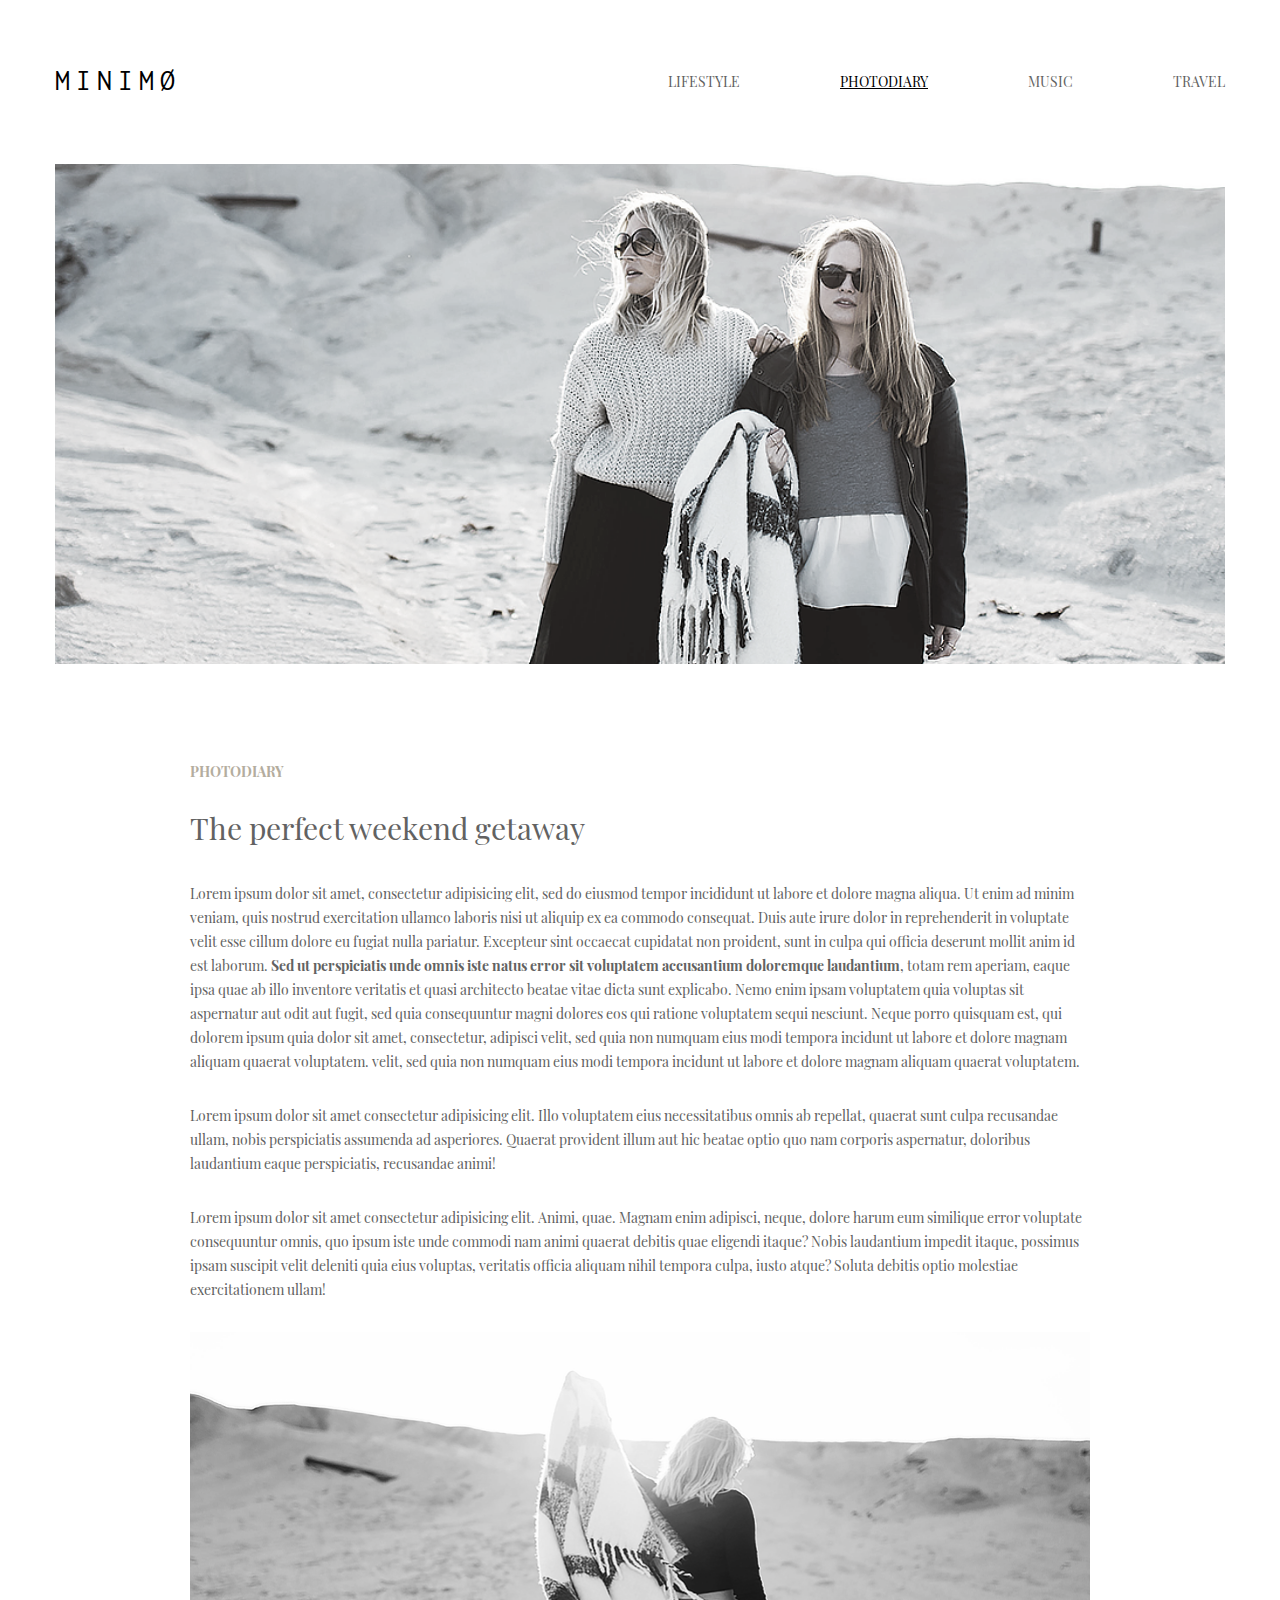
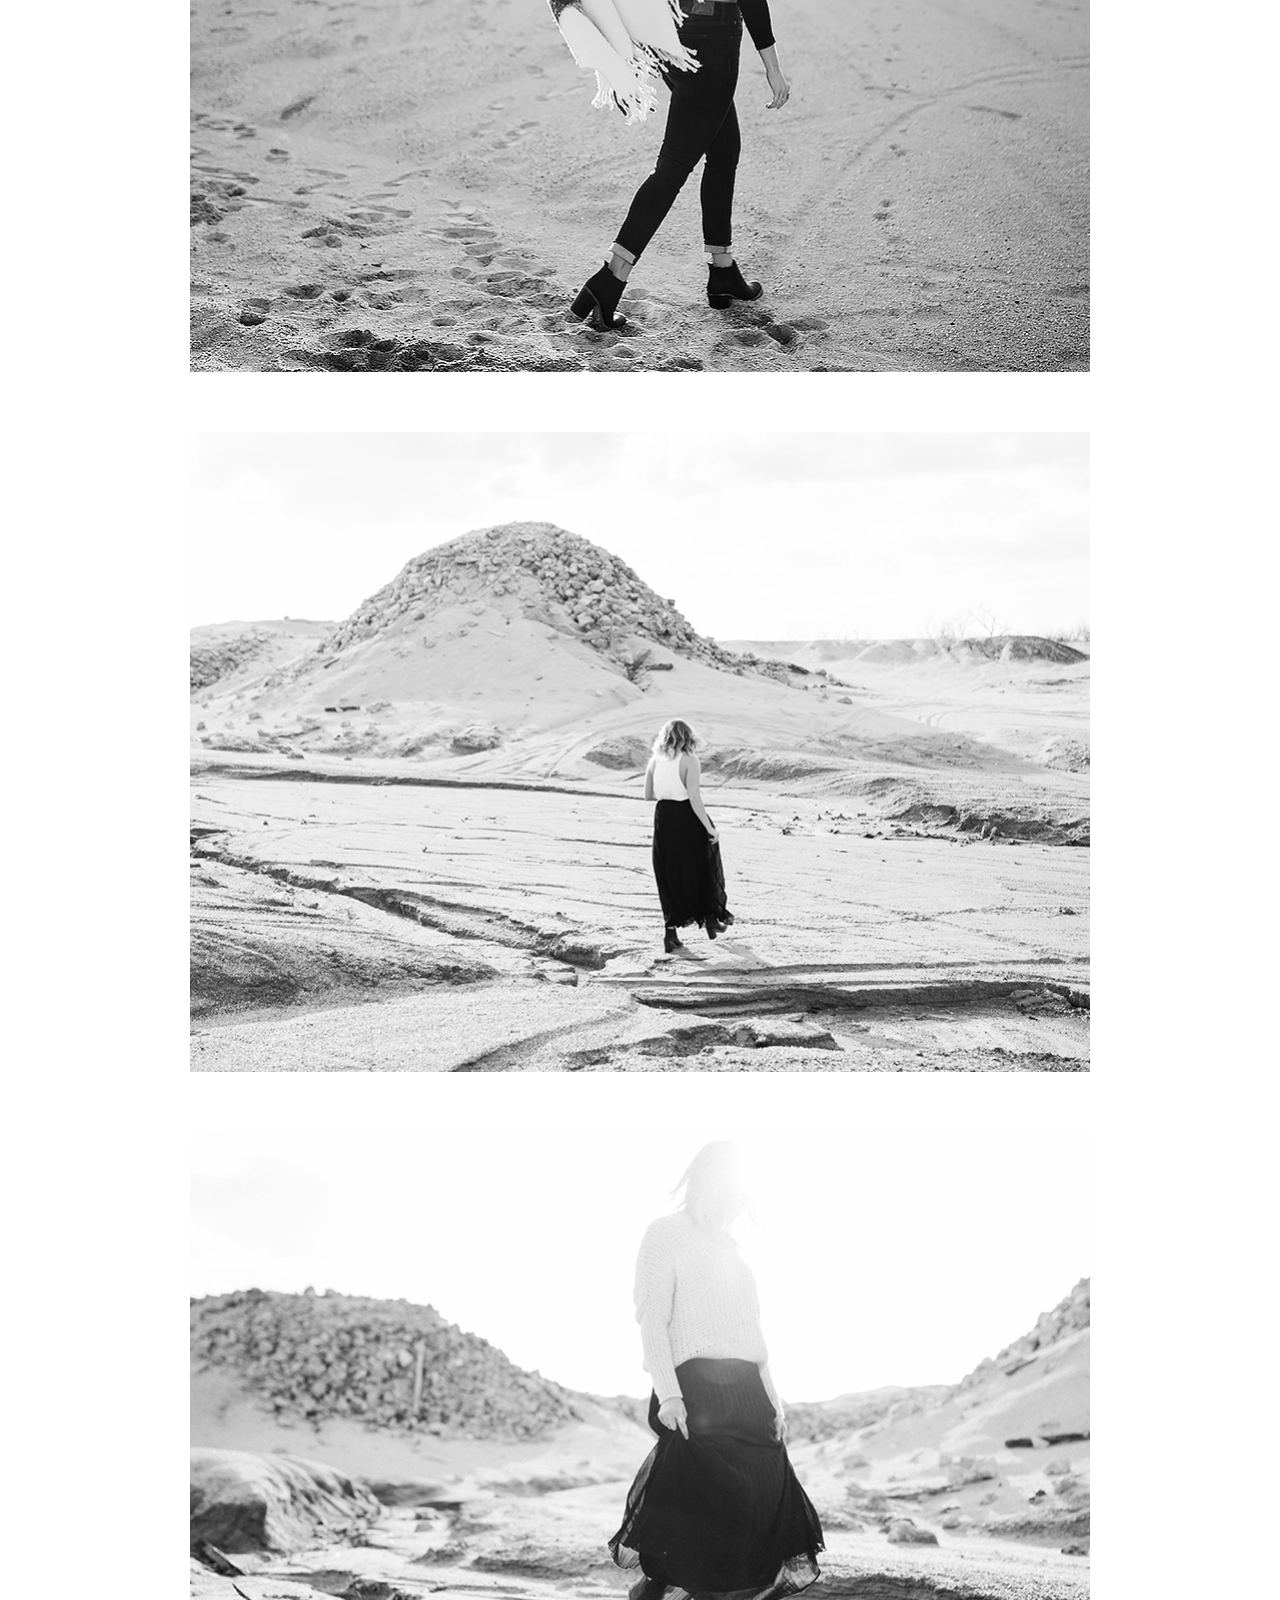
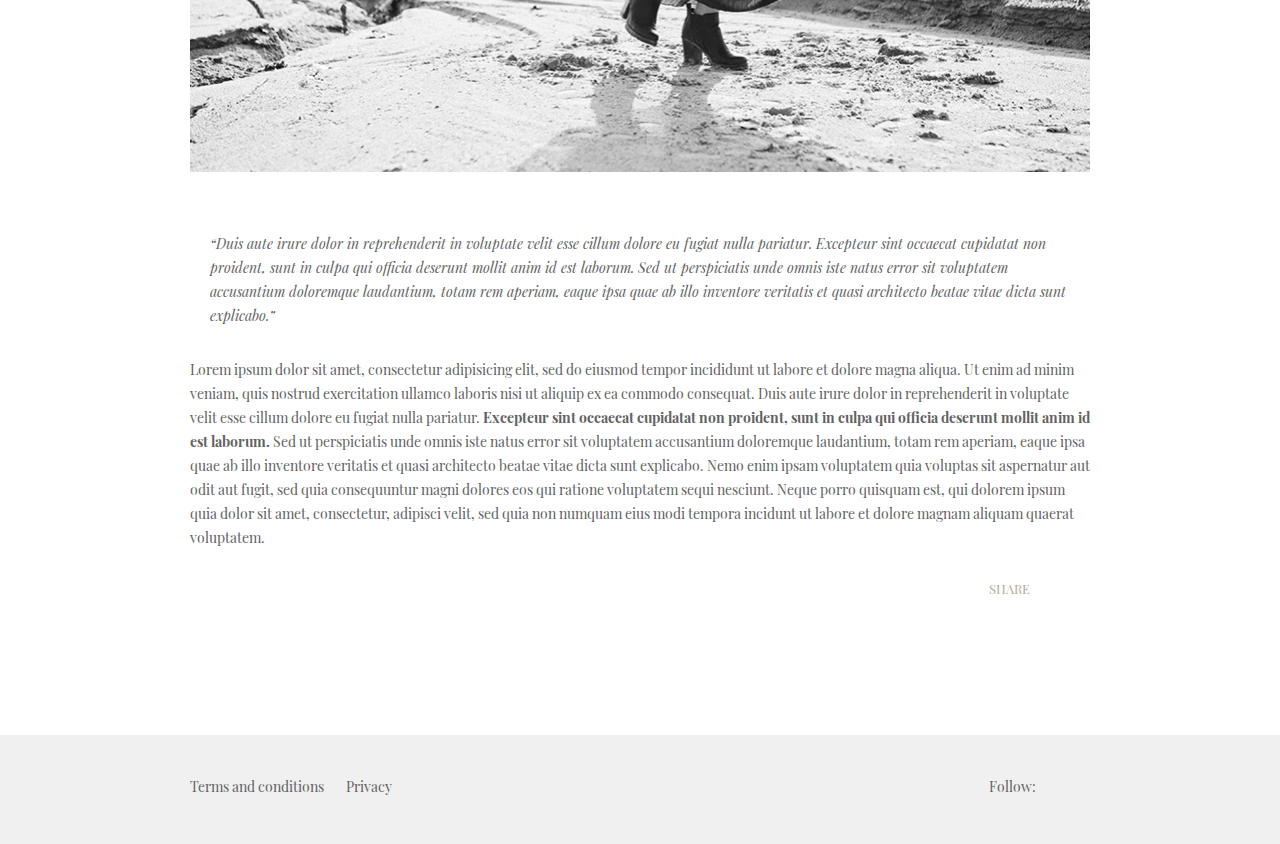
==== photodiary/index.html @ f61d213e "Create: photodiary page" ====
<!DOCTYPE html>
<html lang="en">
  <head>
    <meta charset="UTF-8" />
    <meta name="viewport" content="width=device-width, initial-scale=1.0" />
    <title>Minimo | Photodiary</title>

    <!-- Fontawesome icons -->
    <link
      rel="stylesheet"
      href="https://use.fontawesome.com/releases/v5.14.0/css/all.css"
      integrity="sha384-HzLeBuhoNPvSl5KYnjx0BT+WB0QEEqLprO+NBkkk5gbc67FTaL7XIGa2w1L0Xbgc"
      crossorigin="anonymous"
    />

    <!-- Favicon -->
    <link rel="shortcut icon" href="../favicon.ico" type="image/x-icon" />
    <link rel="icon" href="../favicon.ico" type="image/x-icon" />

    <!-- CSS Files -->
    <link rel="stylesheet" href="../css/normalize.css" />
    <link rel="stylesheet" href="../css/style.css" />
  </head>

  <body>
    <header class="header">
      <div class="container">
        <div class="header-wrapper">
          <a
            href="https://andrey-ustinov.ru/minimo/"
            class="logo header__logo link"
            >Minimø</a
          >

          <nav class="nav header__nav">
            <ul class="nav__list">
              <li class="nav__item">
                <a href="#" class="nav__link link">Lifestyle</a>
              </li>
              <li class="nav__item">
                <a
                  href="https://andrey-ustinov.ru/minimo/photodiary/"
                  class="nav__link link active"
                  >Photodiary</a
                >
              </li>
              <li class="nav__item">
                <a href="#" class="nav__link link">Music</a>
              </li>
              <li class="nav__item">
                <a href="#" class="nav__link link">Travel</a>
              </li>
            </ul>
          </nav>
        </div>
        <!-- /.header-wrapper -->
      </div>
      <!-- /.container -->
    </header>
    <!-- /.header -->

    <main class="main">
      <div class="intro">
        <div class="container"></div>
        <!-- /.container -->
      </div>
      <!-- /.intro -->

      <section class="photodiary">
        <div class="container">
          <div class="photodiary-wrapper">
            <h3 class="photodiary__suptitle">Photodiary</h3>
            <h2 class="photodiary__title">The perfect weekend getaway</h2>
            <p class="photodiary__text">
              Lorem ipsum dolor sit amet, consectetur adipisicing elit, sed do
              eiusmod tempor incididunt ut labore et dolore magna aliqua. Ut
              enim ad minim veniam, quis nostrud exercitation ullamco laboris
              nisi ut aliquip ex ea commodo consequat. Duis aute irure dolor in
              reprehenderit in voluptate velit esse cillum dolore eu fugiat
              nulla pariatur. Excepteur sint occaecat cupidatat non proident,
              sunt in culpa qui officia deserunt mollit anim id est laborum.
              <b
                >Sed ut perspiciatis unde omnis iste natus error sit voluptatem
                accusantium doloremque laudantium</b
              >, totam rem aperiam, eaque ipsa quae ab illo inventore veritatis
              et quasi architecto beatae vitae dicta sunt explicabo. Nemo enim
              ipsam voluptatem quia voluptas sit aspernatur aut odit aut fugit,
              sed quia consequuntur magni dolores eos qui ratione voluptatem
              sequi nesciunt. Neque porro quisquam est, qui dolorem ipsum quia
              dolor sit amet, consectetur, adipisci velit, sed quia non numquam
              eius modi tempora incidunt ut labore et dolore magnam aliquam
              quaerat voluptatem. velit, sed quia non numquam eius modi tempora
              incidunt ut labore et dolore magnam aliquam quaerat voluptatem.
            </p>
            <p class="photodiary__text">
              Lorem ipsum dolor sit amet consectetur adipisicing elit. Illo
              voluptatem eius necessitatibus omnis ab repellat, quaerat sunt
              culpa recusandae ullam, nobis perspiciatis assumenda ad
              asperiores. Quaerat provident illum aut hic beatae optio quo nam
              corporis aspernatur, doloribus laudantium eaque perspiciatis,
              recusandae animi!
            </p>
            <p class="photodiary__text">
              Lorem ipsum dolor sit amet consectetur adipisicing elit. Animi,
              quae. Magnam enim adipisci, neque, dolore harum eum similique
              error voluptate consequuntur omnis, quo ipsum iste unde commodi
              nam animi quaerat debitis quae eligendi itaque? Nobis laudantium
              impedit itaque, possimus ipsam suscipit velit deleniti quia eius
              voluptas, veritatis officia aliquam nihil tempora culpa, iusto
              atque? Soluta debitis optio molestiae exercitationem ullam!
            </p>
            <div class="photodiary__image-wrapper">
              <img
                src="../img/photodiary/p-1.png"
                alt="Image: Photodiary-1"
                class="photodiary__image"
              />
            </div>
            <div class="photodiary__image-wrapper">
              <img
                src="../img/photodiary/p-2.png"
                alt="Image: Photodiary-2"
                class="photodiary__image"
              />
            </div>
            <div class="photodiary__image-wrapper">
              <img
                src="../img/photodiary/p-3.png"
                alt="Image: Photodiary-3"
                class="photodiary__image"
              />
            </div>
            <p class="photodiary__text photodiary__text--italic">
              “Duis aute irure dolor in reprehenderit in voluptate velit esse
              cillum dolore eu fugiat nulla pariatur. Excepteur sint occaecat
              cupidatat non proident, sunt in culpa qui officia deserunt mollit
              anim id est laborum. Sed ut perspiciatis unde omnis iste natus
              error sit voluptatem accusantium doloremque laudantium, totam rem
              aperiam, eaque ipsa quae ab illo inventore veritatis et quasi
              architecto beatae vitae dicta sunt explicabo.”
            </p>
            <p class="photodiary__text">
              Lorem ipsum dolor sit amet, consectetur adipisicing elit, sed do
              eiusmod tempor incididunt ut labore et dolore magna aliqua. Ut
              enim ad minim veniam, quis nostrud exercitation ullamco laboris
              nisi ut aliquip ex ea commodo consequat. Duis aute irure dolor in
              reprehenderit in voluptate velit esse cillum dolore eu fugiat
              nulla pariatur.
              <b
                >Excepteur sint occaecat cupidatat non proident, sunt in culpa
                qui officia deserunt mollit anim id est laborum.</b
              >
              Sed ut perspiciatis unde omnis iste natus error sit voluptatem
              accusantium doloremque laudantium, totam rem aperiam, eaque ipsa
              quae ab illo inventore veritatis et quasi architecto beatae vitae
              dicta sunt explicabo. Nemo enim ipsam voluptatem quia voluptas sit
              aspernatur aut odit aut fugit, sed quia consequuntur magni dolores
              eos qui ratione voluptatem sequi nesciunt. Neque porro quisquam
              est, qui dolorem ipsum quia dolor sit amet, consectetur, adipisci
              velit, sed quia non numquam eius modi tempora incidunt ut labore
              et dolore magnam aliquam quaerat voluptatem.
            </p>
            <div class="photodiary__share share">
              <span class="share__text">Share</span>
              <div class="share__links">
                <a href="#" class="share__link link">
                  <i class="share__icon fab fa-facebook-f"></i>
                </a>
                <a href="#" class="share__link link">
                  <i class="share__icon fab fa-twitter"></i>
                </a>
                <a href="#" class="share__link link">
                  <i class="share__icon fab fa-google-plus-g"></i>
                </a>
                <a href="#" class="share__link link">
                  <i class="share__icon fab fa-tumblr"></i>
                </a>
                <a href="#" class="share__link link">
                  <i class="share__icon fab fa-pinterest"></i>
                </a>
              </div>
            </div>
          </div>
          <!-- /.photodiary-wrapper -->
        </div>
        <!-- /.container -->
      </section>
      <!-- /.photodiary -->
    </main>
    <!-- /.main -->

    <footer class="footer">
      <div class="container">
        <div class="footer-wrapper">
          <div class="footer__links">
            <a href="#" class="footer__link link">Terms and conditions</a>
            <a href="#" class="footer__link link">Privacy</a>
          </div>
          <div class="footer__social-links social">
            <span class="footer__social-text">Follow:</span>
            <a href="#" class="social__link link">
              <i class="social__icon fab fa-facebook-f"></i>
            </a>
            <a href="#" class="social__link link">
              <i class="social__icon fab fa-twitter"></i>
            </a>
            <a href="#" class="social__link link">
              <i class="social__icon fab fa-instagram"></i>
            </a>
          </div>
        </div>
        <!-- /.footer-wrapper -->
      </div>
      <!-- /.container -->
    </footer>
    <!-- /.footer -->

    <!-- JavaScript Files -->
    <script src="../js/jquery-3.5.1.min.js"></script>
    <script src="../js/main.js"></script>
  </body>
</html>
---- css/style.css ----
@font-face{font-family:"Inconsolata";src:local("☺"),url("../fonts/Inconsolata-Regular.woff") format("woff"),url("../fonts/Inconsolata-Regular.woff2") format("woff2");font-weight:400;font-style:normal}@font-face{font-family:"PlayfairDisplay";src:local("☺"),url("../fonts/PlayfairDisplay-Italic.woff") format("woff"),url("../fonts/PlayfairDisplay-Italic.woff2") format("woff2");font-weight:400;font-style:italic}@font-face{font-family:"PlayfairDisplay";src:local("☺"),url("../fonts/PlayfairDisplay-Regular.woff") format("woff"),url("../fonts/PlayfairDisplay-Regular.woff2") format("woff2");font-weight:400;font-style:normal}@font-face{font-family:"PlayfairDisplay";src:local("☺"),url("../fonts/PlayfairDisplay-Bold.woff") format("woff"),url("../fonts/PlayfairDisplay-Bold.woff2") format("woff2");font-weight:700;font-style:normal}@font-face{font-family:"PlayfairDisplay";src:local("☺"),url("../fonts/PlayfairDisplay-Black.woff") format("woff"),url("../fonts/PlayfairDisplay-Black.woff2") format("woff2");font-weight:900;font-style:normal}@font-face{font-family:"Ubuntu";src:local("☺"),url("../fonts/Ubuntu-Light.woff") format("woff"),url("../fonts/Ubuntu-Light.woff2") format("woff2");font-weight:300;font-style:normal}*,*:before,*:after{box-sizing:border-box}html{font-size:10px}body{position:relative;background-color:#fff;font-family:"PlayfairDisplay", Helvetica, sans-serif;color:#333}.container{max-width:1170px;margin:0 auto}img{max-width:100%;height:auto}h1,h2,h3,h4,h5,h6,p{margin-top:0;margin-bottom:0;word-break:break-word}.link{word-break:break-word;text-decoration:none}.link:hover{text-decoration:none}.button{outline:none;border:none;text-align:center;cursor:pointer;word-break:break-word;text-decoration:none}button:active,button:focus{outline:none;border:none;padding:0}.btn{font:normal 300 1.4rem 'Ubuntu';text-transform:uppercase}.btn--grey{color:#b4ad9e}.btn--grey:hover{color:#000;transition:color 0.5s ease}.message{padding:10rem 0}.message-wrapper{max-width:90rem;margin:0 auto}.message__text{font:normal 400 2.4rem "PlayfairDisplay";color:#000;text-align:center}.message__link{color:#1E90FF}.message__link:hover{text-decoration:underline}.header{padding:6.8rem 0}.header-wrapper{display:flex;align-items:center;justify-content:space-between;flex-wrap:wrap}.header__logo{margin-bottom:0.4rem;margin-right:1rem}.header .logo{color:#000;font:normal 400 3rem/2.4rem 'Inconsolata';text-transform:uppercase;letter-spacing:0.6rem}.header .logo:hover{color:#333;transition:color 0.5s ease}.header .nav__list{display:flex;align-items:center;flex-wrap:wrap;margin:0;padding:0;list-style-type:none}.header .nav__item{margin-right:10rem}.header .nav__item:last-child{margin-right:0}.header .nav__link{color:#626262;font:normal 400 1.4rem/2.4rem "PlayfairDisplay";text-transform:uppercase}.header .nav__link:hover{color:#000;transition:color 0.5s ease}.header .nav__link.active{color:#000;text-decoration:underline}.intro{height:50rem}.intro .container{height:100%;background-image:url(../img/intro-bg.png);background-position:center center;background-size:cover;background-repeat:no-repeat}.photodiary{padding-top:10rem;padding-bottom:13.5rem}.photodiary-wrapper{max-width:90rem;margin:0 auto}.photodiary__suptitle{margin-bottom:2.8rem;font:normal 300 'Ubuntu';font-size:1.4rem;text-transform:uppercase;color:#b4ad9e}.photodiary__title{margin-bottom:3.4rem;font:normal 400 3rem "PlayfairDisplay";color:#626262}.photodiary__text{margin-bottom:3rem;font:normal 400 1.4rem/2.4rem "PlayfairDisplay";color:#626262}.photodiary__text--italic{font-style:italic;padding:0 2rem}.photodiary__image-wrapper{width:100%;height:64rem;margin-bottom:6rem}.photodiary__image{width:100%;height:100%;object-fit:cover;filter:grayscale(1)}.photodiary__image:hover{filter:grayscale(0);transition:filter 0.5s ease}.photodiary__share{display:flex;align-items:center;justify-content:flex-end}.photodiary .share__text{display:inline-block;margin-right:1rem;font:normal 300 'Ubuntu';font-size:1.3rem;text-transform:uppercase;color:#b4ad9e}.photodiary .share__link{margin-left:1rem;font-size:1.7rem;color:#b4ad9e}.photodiary .share__link:hover{color:#000;transition:color 0.5s ease}.blog-wrapper{display:flex;justify-content:space-between;max-width:90rem;margin:0 auto}.blog__item{display:flex;flex-direction:column;max-width:42rem;width:47.5%;margin-bottom:13.5rem}.blog__image-wrapper{width:100%;height:28rem;margin-bottom:3.2rem}.blog__image{width:100%;height:100%;object-fit:cover;filter:grayscale(1)}.blog__image:hover{filter:grayscale(0);transition:filter 0.5s ease}.blog__tag{display:inline-block;margin-bottom:2.8rem;font:normal 300 'Ubuntu';font-size:1.4rem;text-transform:uppercase;color:#b4ad9e}.blog__title{margin-bottom:3.4rem;font:normal 400 3rem "PlayfairDisplay";color:#626262}.blog__text{font:normal 400 1.4rem/2.4rem "PlayfairDisplay";color:#626262;overflow:hidden;position:relative;line-height:2.4em;max-height:7.2em;text-align:justify;padding-right:1em}.blog__text:before{content:'...';position:absolute;right:0;bottom:0}.blog__text:after{content:'';position:absolute;right:0;width:1em;height:1em;margin-top:1.2em;background:#fff}.newsletter{margin-bottom:10rem;padding:7.5rem 0;background-color:#f0f0f0}.newsletter-wrapper{display:flex;flex-direction:column;align-items:center;justify-content:center}.newsletter__title{margin-bottom:8rem;font:normal 400 3rem "PlayfairDisplay";letter-spacing:0.75px;color:#333;text-align:center}.newsletter .form{display:flex;align-items:center;justify-content:space-between;border-bottom:2px solid #000}.newsletter .form__input{width:40rem;padding:1.4rem 0;border:none;outline:none;background:transparent;font:normal 300 1.4rem 'Ubuntu';color:#626262}.newsletter .form__button{padding:0}.newsletter .form__button-icon{padding-left:1rem;color:#333;font-size:1.4rem}.newsletter .form__button:hover .form__button-icon{color:#000;transition:color 0.5s ease}.newsletter .form:invalid .form__input{box-shadow:none}.newsletter .form:invalid .form__button-icon{color:#DB7093}.footer{padding-top:4rem;padding-bottom:4.5rem;background-color:#f0f0f0}.footer-wrapper{display:flex;align-items:center;justify-content:space-between;flex-wrap:wrap;max-width:90rem;margin:0 auto}.footer__link{margin-right:2rem;font:normal 400 1.4rem/2.4rem "PlayfairDisplay";color:#626262}.footer__link:hover{color:#000;transition:color 0.5s ease}.footer__social-text{font:normal 400 1.4rem/2.4rem "PlayfairDisplay";color:#626262}.footer .social{display:flex;align-items:center}.footer .social__link{font-size:1.5rem;margin-left:1.8rem}.footer .social__link:hover .social__icon{color:#000;transition:color 0.5s ease}.footer .social__icon{color:#626262}@media (max-width: 1200px){.container{max-width:960px}}@media (max-width: 991px){.container{max-width:700px}.header{padding:6rem 0}.header .nav__item{margin-right:5rem}.intro{height:42rem}.photodiary{padding-top:8rem;padding-bottom:12rem}.photodiary__suptitle{margin-bottom:2.4rem}.photodiary__title{margin-bottom:3rem}.photodiary__text{margin-bottom:4.8rem;line-height:2.3rem}.blog__item{margin-bottom:10rem}.blog__image-wrapper{height:24rem;margin-bottom:2.5rem}.blog__tag{margin-bottom:2rem}.blog__title{margin-bottom:2.5rem;font-size:2.6rem}.newsletter{margin-bottom:8rem;padding:6rem 0}.newsletter__title{margin-bottom:6rem}}@media (max-width: 767px){.container{max-width:576px;width:90%}.header{padding:4rem 0}.header .nav__item{margin-right:3rem}.intro{height:36rem}.photodiary{padding-top:6rem;padding-bottom:8rem}.photodiary__suptitle{margin-bottom:2rem}.photodiary__title{margin-bottom:2.5rem}.photodiary__text{margin-bottom:4rem;line-height:2.2rem}.blog-wrapper{flex-direction:column}.blog__item{width:100%;margin:0 auto 8rem}.blog__image-wrapper{height:28.8rem;margin-bottom:2rem}.blog__tag{margin-bottom:1.5rem}.blog__title{margin-bottom:2rem}.newsletter{margin-bottom:6rem;padding:4rem 0}.newsletter__title{margin-bottom:4rem}.newsletter .form{width:75%}.newsletter .form__input{width:100%}.footer{padding-top:3rem;padding:3rem}.footer-wrapper{flex-direction:column}.footer__links{margin-bottom:1rem}}@media (max-width: 575px){.header .logo{margin-bottom:1rem}.header .nav__item{margin-right:1rem}.intro{height:30rem}.photodiary{padding-top:4rem;padding-bottom:6rem}.photodiary__suptitle{margin-bottom:1.5rem}.photodiary__title{margin-bottom:2rem;font-size:2.6rem}.photodiary__text{margin-bottom:3rem}.blog__item{margin:0 auto 6rem}.blog__image-wrapper{height:20rem}.blog__tag{margin-bottom:1rem}.blog__title{margin-bottom:1.5rem}.newsletter__title{margin-bottom:3rem;font-size:2.6rem}.newsletter .form{width:100%}}
/*# sourceMappingURL=style.css.map */
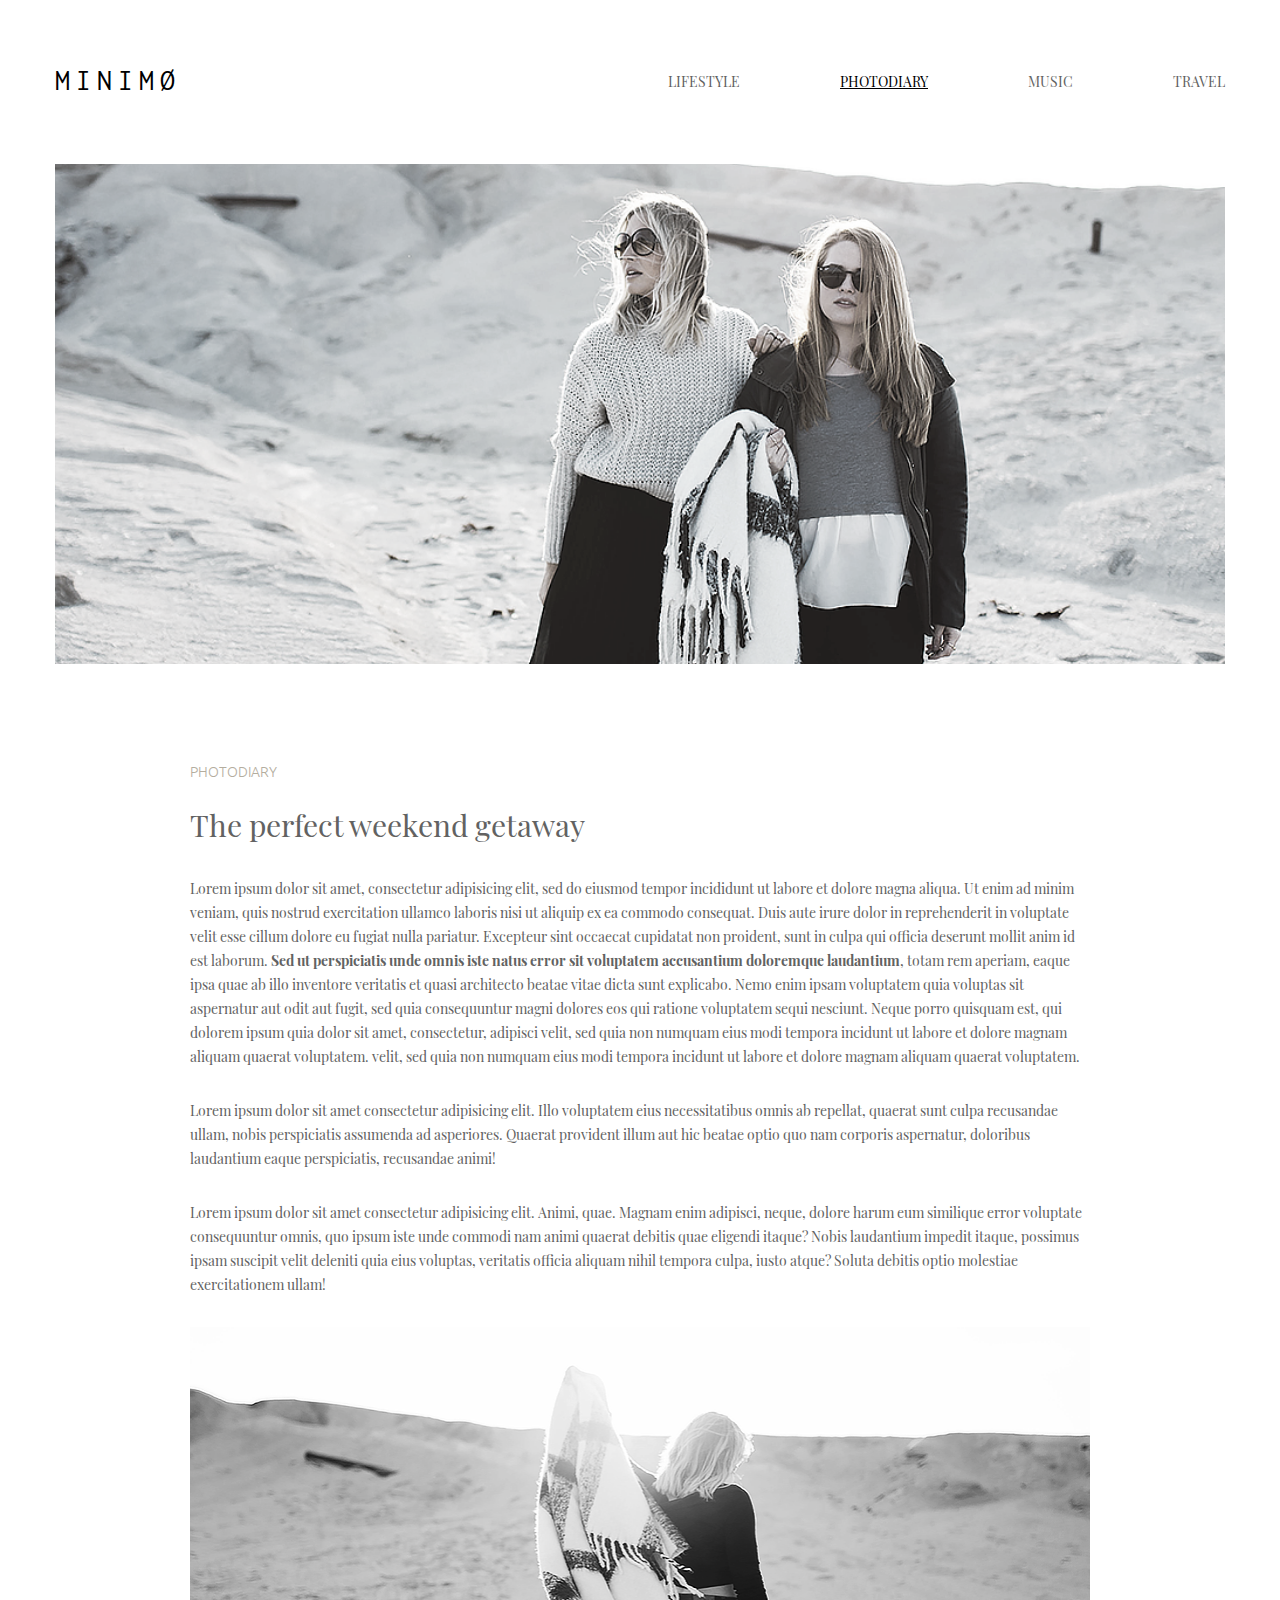
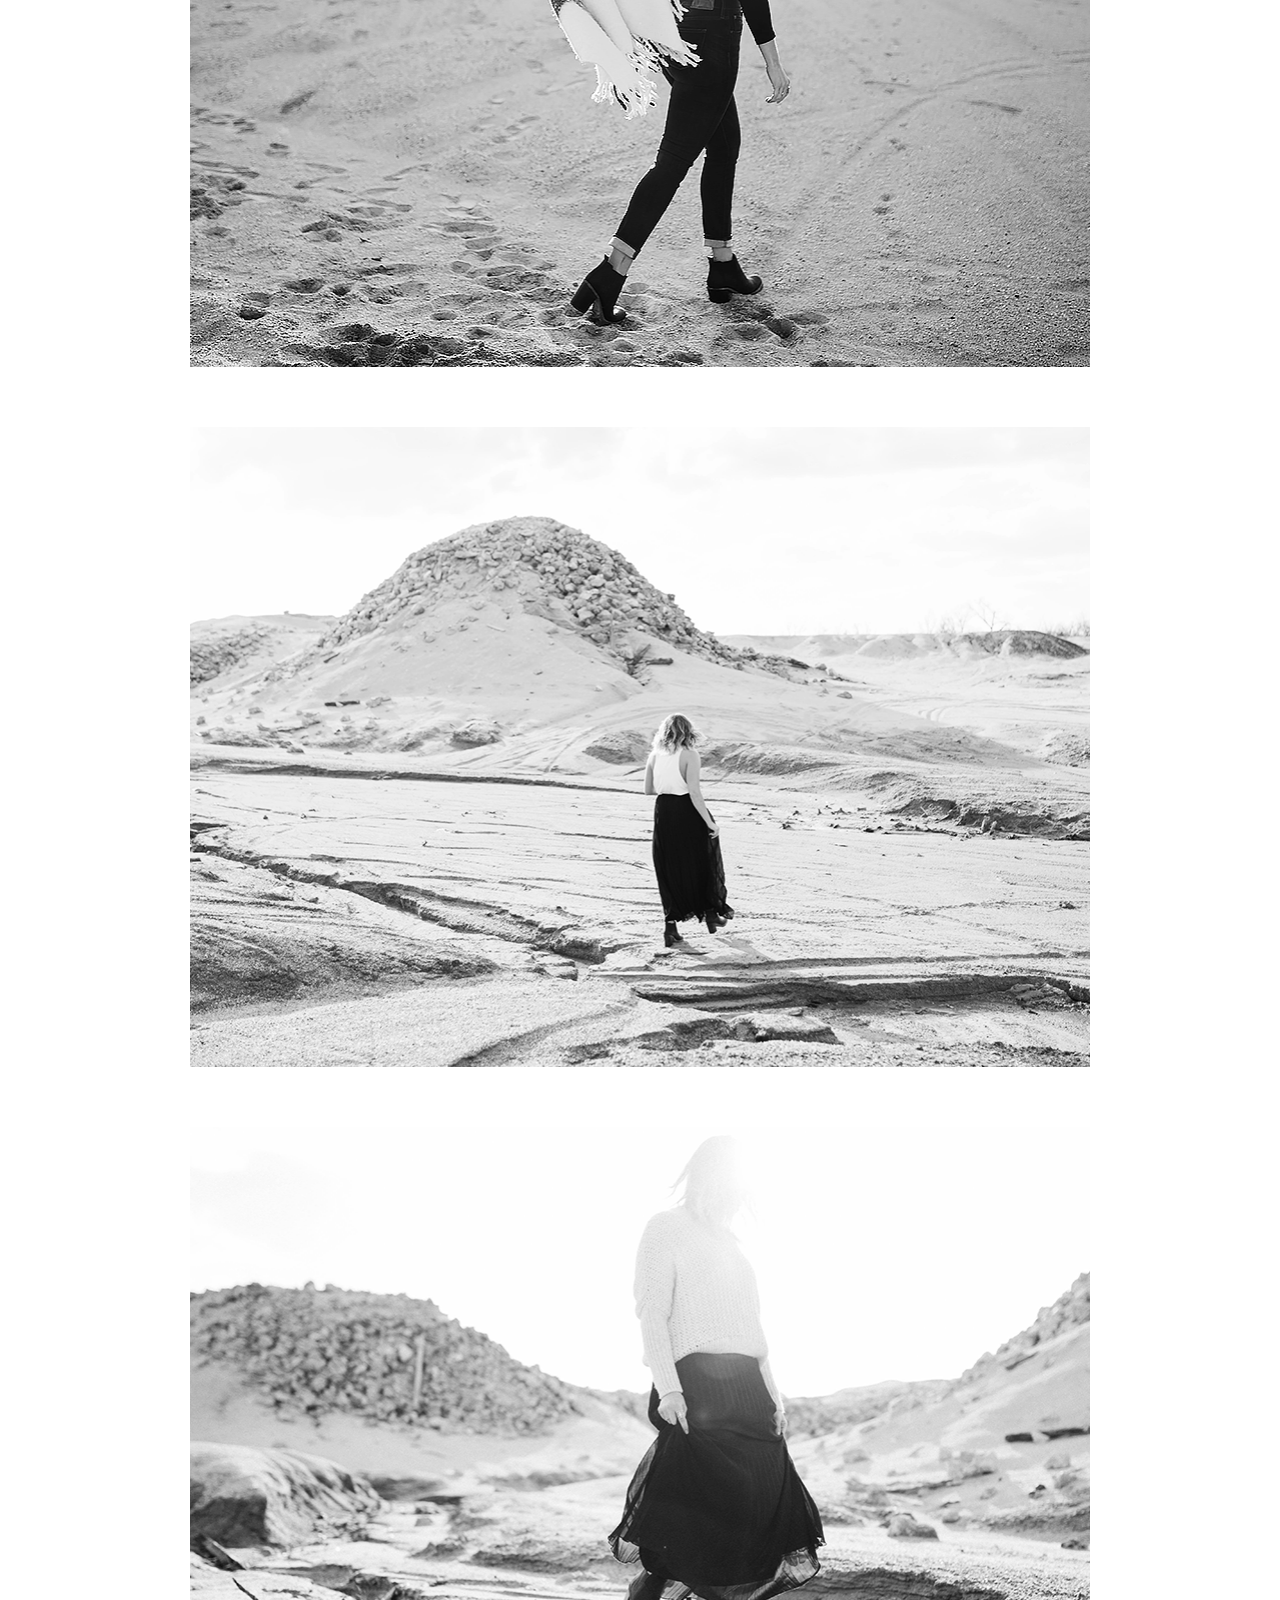
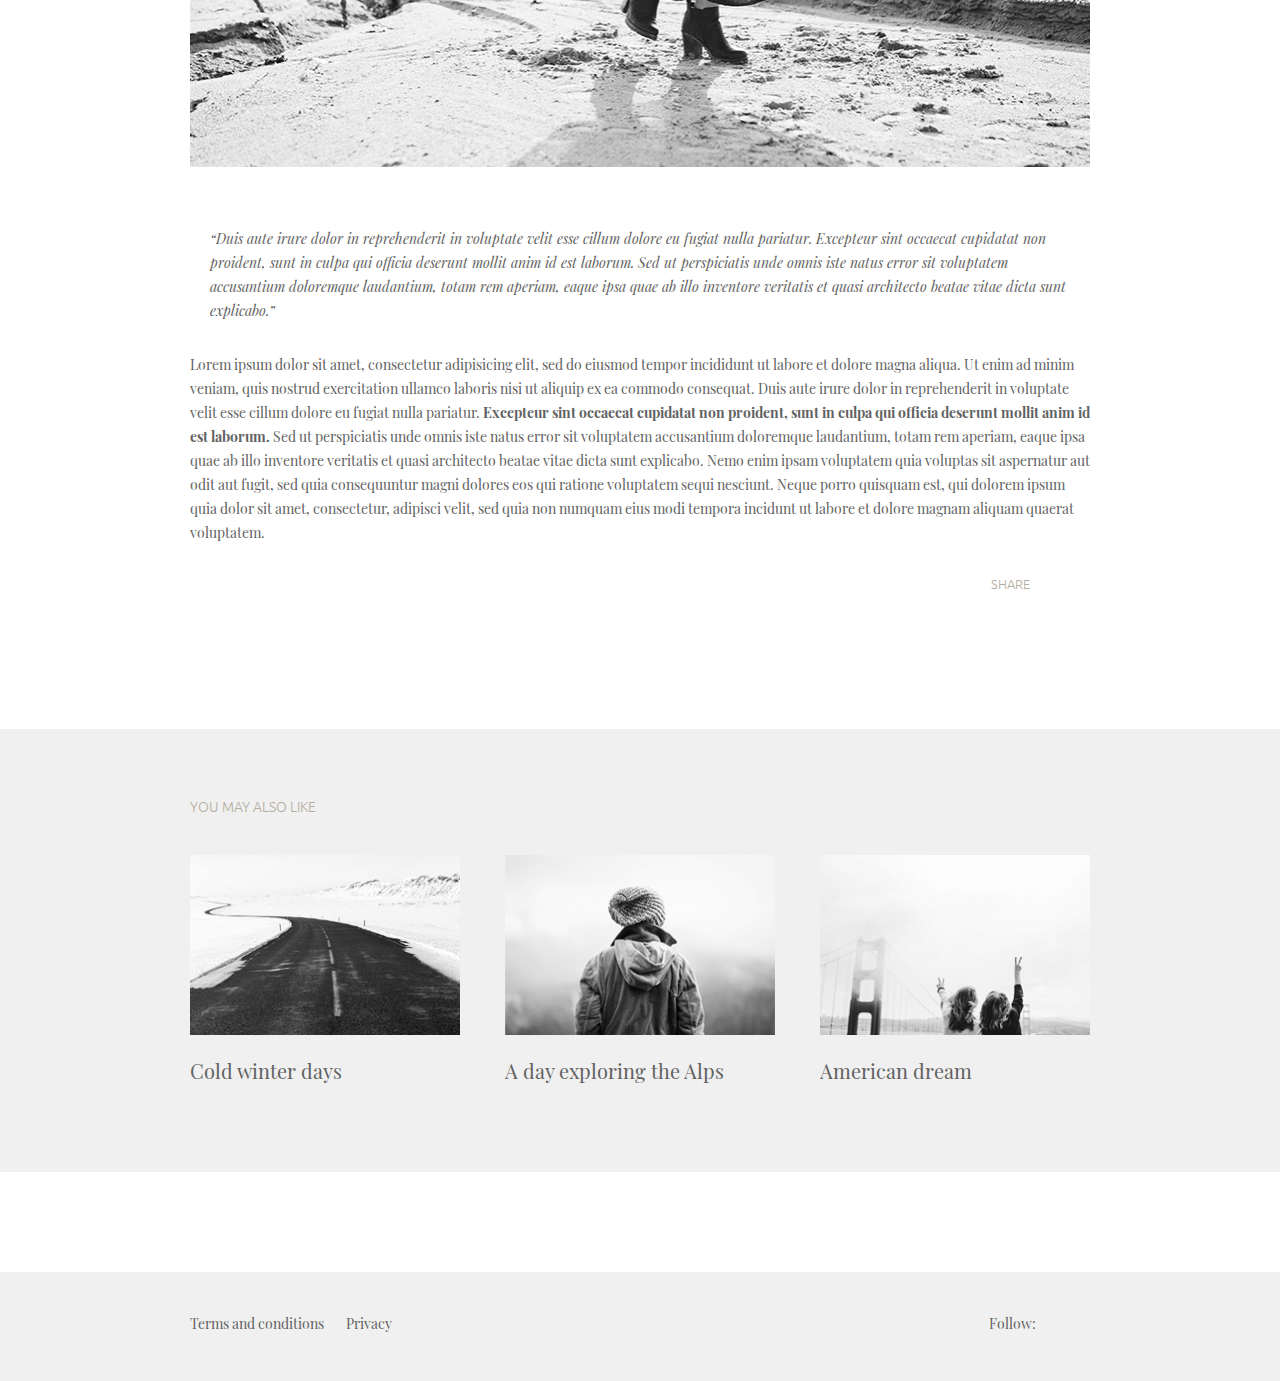
==== commit 32cc1f93: "Create: moreposts section" ====
--- a/photodiary/index.html
+++ b/photodiary/index.html
@@ -186,6 +186,52 @@
         <!-- /.container -->
       </section>
       <!-- /.photodiary -->
+
+      <div class="moreposts">
+        <div class="container">
+          <div class="moreposts-wrapper">
+            <h3 class="moreposts__suptitle">You may also like</h3>
+            <div class="moreposts__items">
+              <div class="moreposts__item morepost">
+                <div class="morepost__image-wrapper">
+                  <img
+                    src="../img/moreposts/p-1.png"
+                    alt="Post-1"
+                    class="morepost__image"
+                  />
+                </div>
+                <h3 class="morepost__title">Cold winter days</h3>
+              </div>
+              <!-- /.moreposts__item 1 -->
+              <div class="moreposts__item morepost">
+                <div class="morepost__image-wrapper">
+                  <img
+                    src="../img/moreposts/p-2.png"
+                    alt="Post-2"
+                    class="morepost__image"
+                  />
+                </div>
+                <h3 class="morepost__title">A day exploring the Alps</h3>
+              </div>
+              <!-- /.moreposts__item 2 -->
+              <div class="moreposts__item morepost">
+                <div class="morepost__image-wrapper">
+                  <img
+                    src="../img/moreposts/p-3.png"
+                    alt="Post-3"
+                    class="morepost__image"
+                  />
+                </div>
+                <h3 class="morepost__title">American dream</h3>
+              </div>
+              <!-- /.moreposts__item 3 -->
+            </div>
+          </div>
+          <!-- /.moreposts-wrapper -->
+        </div>
+        <!-- /.container -->
+      </div>
+      <!-- /.moreposts -->
     </main>
     <!-- /.main -->
 
--- a/css/style.css
+++ b/css/style.css
@@ -1,2 +1,2 @@
-@font-face{font-family:"Inconsolata";src:local("☺"),url("../fonts/Inconsolata-Regular.woff") format("woff"),url("../fonts/Inconsolata-Regular.woff2") format("woff2");font-weight:400;font-style:normal}@font-face{font-family:"PlayfairDisplay";src:local("☺"),url("../fonts/PlayfairDisplay-Italic.woff") format("woff"),url("../fonts/PlayfairDisplay-Italic.woff2") format("woff2");font-weight:400;font-style:italic}@font-face{font-family:"PlayfairDisplay";src:local("☺"),url("../fonts/PlayfairDisplay-Regular.woff") format("woff"),url("../fonts/PlayfairDisplay-Regular.woff2") format("woff2");font-weight:400;font-style:normal}@font-face{font-family:"PlayfairDisplay";src:local("☺"),url("../fonts/PlayfairDisplay-Bold.woff") format("woff"),url("../fonts/PlayfairDisplay-Bold.woff2") format("woff2");font-weight:700;font-style:normal}@font-face{font-family:"PlayfairDisplay";src:local("☺"),url("../fonts/PlayfairDisplay-Black.woff") format("woff"),url("../fonts/PlayfairDisplay-Black.woff2") format("woff2");font-weight:900;font-style:normal}@font-face{font-family:"Ubuntu";src:local("☺"),url("../fonts/Ubuntu-Light.woff") format("woff"),url("../fonts/Ubuntu-Light.woff2") format("woff2");font-weight:300;font-style:normal}*,*:before,*:after{box-sizing:border-box}html{font-size:10px}body{position:relative;background-color:#fff;font-family:"PlayfairDisplay", Helvetica, sans-serif;color:#333}.container{max-width:1170px;margin:0 auto}img{max-width:100%;height:auto}h1,h2,h3,h4,h5,h6,p{margin-top:0;margin-bottom:0;word-break:break-word}.link{word-break:break-word;text-decoration:none}.link:hover{text-decoration:none}.button{outline:none;border:none;text-align:center;cursor:pointer;word-break:break-word;text-decoration:none}button:active,button:focus{outline:none;border:none;padding:0}.btn{font:normal 300 1.4rem 'Ubuntu';text-transform:uppercase}.btn--grey{color:#b4ad9e}.btn--grey:hover{color:#000;transition:color 0.5s ease}.message{padding:10rem 0}.message-wrapper{max-width:90rem;margin:0 auto}.message__text{font:normal 400 2.4rem "PlayfairDisplay";color:#000;text-align:center}.message__link{color:#1E90FF}.message__link:hover{text-decoration:underline}.header{padding:6.8rem 0}.header-wrapper{display:flex;align-items:center;justify-content:space-between;flex-wrap:wrap}.header__logo{margin-bottom:0.4rem;margin-right:1rem}.header .logo{color:#000;font:normal 400 3rem/2.4rem 'Inconsolata';text-transform:uppercase;letter-spacing:0.6rem}.header .logo:hover{color:#333;transition:color 0.5s ease}.header .nav__list{display:flex;align-items:center;flex-wrap:wrap;margin:0;padding:0;list-style-type:none}.header .nav__item{margin-right:10rem}.header .nav__item:last-child{margin-right:0}.header .nav__link{color:#626262;font:normal 400 1.4rem/2.4rem "PlayfairDisplay";text-transform:uppercase}.header .nav__link:hover{color:#000;transition:color 0.5s ease}.header .nav__link.active{color:#000;text-decoration:underline}.intro{height:50rem}.intro .container{height:100%;background-image:url(../img/intro-bg.png);background-position:center center;background-size:cover;background-repeat:no-repeat}.photodiary{padding-top:10rem;padding-bottom:13.5rem}.photodiary-wrapper{max-width:90rem;margin:0 auto}.photodiary__suptitle{margin-bottom:2.8rem;font:normal 300 'Ubuntu';font-size:1.4rem;text-transform:uppercase;color:#b4ad9e}.photodiary__title{margin-bottom:3.4rem;font:normal 400 3rem "PlayfairDisplay";color:#626262}.photodiary__text{margin-bottom:3rem;font:normal 400 1.4rem/2.4rem "PlayfairDisplay";color:#626262}.photodiary__text--italic{font-style:italic;padding:0 2rem}.photodiary__image-wrapper{width:100%;height:64rem;margin-bottom:6rem}.photodiary__image{width:100%;height:100%;object-fit:cover;filter:grayscale(1)}.photodiary__image:hover{filter:grayscale(0);transition:filter 0.5s ease}.photodiary__share{display:flex;align-items:center;justify-content:flex-end}.photodiary .share__text{display:inline-block;margin-right:1rem;font:normal 300 'Ubuntu';font-size:1.3rem;text-transform:uppercase;color:#b4ad9e}.photodiary .share__link{margin-left:1rem;font-size:1.7rem;color:#b4ad9e}.photodiary .share__link:hover{color:#000;transition:color 0.5s ease}.blog-wrapper{display:flex;justify-content:space-between;max-width:90rem;margin:0 auto}.blog__item{display:flex;flex-direction:column;max-width:42rem;width:47.5%;margin-bottom:13.5rem}.blog__image-wrapper{width:100%;height:28rem;margin-bottom:3.2rem}.blog__image{width:100%;height:100%;object-fit:cover;filter:grayscale(1)}.blog__image:hover{filter:grayscale(0);transition:filter 0.5s ease}.blog__tag{display:inline-block;margin-bottom:2.8rem;font:normal 300 'Ubuntu';font-size:1.4rem;text-transform:uppercase;color:#b4ad9e}.blog__title{margin-bottom:3.4rem;font:normal 400 3rem "PlayfairDisplay";color:#626262}.blog__text{font:normal 400 1.4rem/2.4rem "PlayfairDisplay";color:#626262;overflow:hidden;position:relative;line-height:2.4em;max-height:7.2em;text-align:justify;padding-right:1em}.blog__text:before{content:'...';position:absolute;right:0;bottom:0}.blog__text:after{content:'';position:absolute;right:0;width:1em;height:1em;margin-top:1.2em;background:#fff}.newsletter{margin-bottom:10rem;padding:7.5rem 0;background-color:#f0f0f0}.newsletter-wrapper{display:flex;flex-direction:column;align-items:center;justify-content:center}.newsletter__title{margin-bottom:8rem;font:normal 400 3rem "PlayfairDisplay";letter-spacing:0.75px;color:#333;text-align:center}.newsletter .form{display:flex;align-items:center;justify-content:space-between;border-bottom:2px solid #000}.newsletter .form__input{width:40rem;padding:1.4rem 0;border:none;outline:none;background:transparent;font:normal 300 1.4rem 'Ubuntu';color:#626262}.newsletter .form__button{padding:0}.newsletter .form__button-icon{padding-left:1rem;color:#333;font-size:1.4rem}.newsletter .form__button:hover .form__button-icon{color:#000;transition:color 0.5s ease}.newsletter .form:invalid .form__input{box-shadow:none}.newsletter .form:invalid .form__button-icon{color:#DB7093}.footer{padding-top:4rem;padding-bottom:4.5rem;background-color:#f0f0f0}.footer-wrapper{display:flex;align-items:center;justify-content:space-between;flex-wrap:wrap;max-width:90rem;margin:0 auto}.footer__link{margin-right:2rem;font:normal 400 1.4rem/2.4rem "PlayfairDisplay";color:#626262}.footer__link:hover{color:#000;transition:color 0.5s ease}.footer__social-text{font:normal 400 1.4rem/2.4rem "PlayfairDisplay";color:#626262}.footer .social{display:flex;align-items:center}.footer .social__link{font-size:1.5rem;margin-left:1.8rem}.footer .social__link:hover .social__icon{color:#000;transition:color 0.5s ease}.footer .social__icon{color:#626262}@media (max-width: 1200px){.container{max-width:960px}}@media (max-width: 991px){.container{max-width:700px}.header{padding:6rem 0}.header .nav__item{margin-right:5rem}.intro{height:42rem}.photodiary{padding-top:8rem;padding-bottom:12rem}.photodiary__suptitle{margin-bottom:2.4rem}.photodiary__title{margin-bottom:3rem}.photodiary__text{margin-bottom:4.8rem;line-height:2.3rem}.blog__item{margin-bottom:10rem}.blog__image-wrapper{height:24rem;margin-bottom:2.5rem}.blog__tag{margin-bottom:2rem}.blog__title{margin-bottom:2.5rem;font-size:2.6rem}.newsletter{margin-bottom:8rem;padding:6rem 0}.newsletter__title{margin-bottom:6rem}}@media (max-width: 767px){.container{max-width:576px;width:90%}.header{padding:4rem 0}.header .nav__item{margin-right:3rem}.intro{height:36rem}.photodiary{padding-top:6rem;padding-bottom:8rem}.photodiary__suptitle{margin-bottom:2rem}.photodiary__title{margin-bottom:2.5rem}.photodiary__text{margin-bottom:4rem;line-height:2.2rem}.blog-wrapper{flex-direction:column}.blog__item{width:100%;margin:0 auto 8rem}.blog__image-wrapper{height:28.8rem;margin-bottom:2rem}.blog__tag{margin-bottom:1.5rem}.blog__title{margin-bottom:2rem}.newsletter{margin-bottom:6rem;padding:4rem 0}.newsletter__title{margin-bottom:4rem}.newsletter .form{width:75%}.newsletter .form__input{width:100%}.footer{padding-top:3rem;padding:3rem}.footer-wrapper{flex-direction:column}.footer__links{margin-bottom:1rem}}@media (max-width: 575px){.header .logo{margin-bottom:1rem}.header .nav__item{margin-right:1rem}.intro{height:30rem}.photodiary{padding-top:4rem;padding-bottom:6rem}.photodiary__suptitle{margin-bottom:1.5rem}.photodiary__title{margin-bottom:2rem;font-size:2.6rem}.photodiary__text{margin-bottom:3rem}.blog__item{margin:0 auto 6rem}.blog__image-wrapper{height:20rem}.blog__tag{margin-bottom:1rem}.blog__title{margin-bottom:1.5rem}.newsletter__title{margin-bottom:3rem;font-size:2.6rem}.newsletter .form{width:100%}}
+@font-face{font-family:"Inconsolata";src:local("☺"),url("../fonts/Inconsolata-Regular.woff") format("woff"),url("../fonts/Inconsolata-Regular.woff2") format("woff2");font-weight:400;font-style:normal}@font-face{font-family:"PlayfairDisplay";src:local("☺"),url("../fonts/PlayfairDisplay-Italic.woff") format("woff"),url("../fonts/PlayfairDisplay-Italic.woff2") format("woff2");font-weight:400;font-style:italic}@font-face{font-family:"PlayfairDisplay";src:local("☺"),url("../fonts/PlayfairDisplay-Regular.woff") format("woff"),url("../fonts/PlayfairDisplay-Regular.woff2") format("woff2");font-weight:400;font-style:normal}@font-face{font-family:"PlayfairDisplay";src:local("☺"),url("../fonts/PlayfairDisplay-Bold.woff") format("woff"),url("../fonts/PlayfairDisplay-Bold.woff2") format("woff2");font-weight:700;font-style:normal}@font-face{font-family:"PlayfairDisplay";src:local("☺"),url("../fonts/PlayfairDisplay-Black.woff") format("woff"),url("../fonts/PlayfairDisplay-Black.woff2") format("woff2");font-weight:900;font-style:normal}@font-face{font-family:"Ubuntu";src:local("☺"),url("../fonts/Ubuntu-Light.woff") format("woff"),url("../fonts/Ubuntu-Light.woff2") format("woff2");font-weight:300;font-style:normal}*,*:before,*:after{box-sizing:border-box}html{font-size:10px}body{position:relative;background-color:#fff;font-family:"PlayfairDisplay", Helvetica, sans-serif;color:#333}.container{max-width:1170px;margin:0 auto}img{max-width:100%;height:auto}h1,h2,h3,h4,h5,h6,p{margin-top:0;margin-bottom:0;word-break:break-word}.link{word-break:break-word;text-decoration:none}.link:hover{text-decoration:none}.button{outline:none;border:none;text-align:center;cursor:pointer;word-break:break-word;text-decoration:none}button:active,button:focus{outline:none;border:none;padding:0}.btn{font:normal 300 1.4rem 'Ubuntu';text-transform:uppercase}.btn--grey{color:#b4ad9e}.btn--grey:hover{color:#000;transition:color 0.5s ease}.message{padding:10rem 0}.message-wrapper{max-width:90rem;margin:0 auto}.message__text{font:normal 400 2.4rem "PlayfairDisplay";color:#000;text-align:center}.message__link{color:#1E90FF}.message__link:hover{text-decoration:underline}.header{padding:6.8rem 0}.header-wrapper{display:flex;align-items:center;justify-content:space-between;flex-wrap:wrap}.header__logo{margin-bottom:0.4rem;margin-right:1rem}.header .logo{color:#000;font:normal 400 3rem/2.4rem 'Inconsolata';text-transform:uppercase;letter-spacing:0.6rem}.header .logo:hover{color:#333;transition:color 0.5s ease}.header .nav__list{display:flex;align-items:center;flex-wrap:wrap;margin:0;padding:0;list-style-type:none}.header .nav__item{margin-right:10rem}.header .nav__item:last-child{margin-right:0}.header .nav__link{color:#626262;font:normal 400 1.4rem/2.4rem "PlayfairDisplay";text-transform:uppercase}.header .nav__link:hover{color:#000;transition:color 0.5s ease}.header .nav__link.active{color:#000;text-decoration:underline}.intro{height:50rem}.intro .container{height:100%;background-image:url(../img/intro-bg.png);background-position:center center;background-size:cover;background-repeat:no-repeat}.photodiary{padding-top:10rem;padding-bottom:13.5rem}.photodiary-wrapper{max-width:90rem;margin:0 auto}.photodiary__suptitle{margin-bottom:2.8rem;font-style:normal;font-family:"Ubuntu";font-weight:300;font-size:1.4rem;text-transform:uppercase;color:#b4ad9e}.photodiary__title{margin-bottom:3.4rem;font-style:normal;font-family:"PlayfairDisplay";font-weight:400;font-size:3rem;color:#626262}.photodiary__text{margin-bottom:3rem;font:normal 400 1.4rem/2.4rem "PlayfairDisplay";color:#626262}.photodiary__text--italic{font-style:italic;padding:0 2rem}.photodiary__image-wrapper{width:100%;height:64rem;margin-bottom:6rem}.photodiary__image{width:100%;height:100%;object-fit:cover;filter:grayscale(1)}.photodiary__image:hover{filter:grayscale(0);transition:filter 0.5s ease}.photodiary__share{display:flex;align-items:center;justify-content:flex-end}.photodiary .share__text{display:inline-block;margin-right:1rem;font-style:normal;font-family:"Ubuntu";font-weight:300;font-size:1.3rem;text-transform:uppercase;color:#b4ad9e}.photodiary .share__link{margin-left:1rem;font-size:1.7rem;color:#b4ad9e}.photodiary .share__link:hover{color:#000;transition:color 0.5s ease}.blog-wrapper{display:flex;justify-content:space-between;max-width:90rem;margin:0 auto}.blog__item{display:flex;flex-direction:column;max-width:42rem;width:47.5%;margin-bottom:13.5rem}.blog__image-wrapper{width:100%;height:28rem;margin-bottom:3.2rem}.blog__image{width:100%;height:100%;object-fit:cover;filter:grayscale(1)}.blog__image:hover{filter:grayscale(0);transition:filter 0.5s ease}.blog__tag{display:inline-block;margin-bottom:2.8rem;font-style:normal;font-family:"Ubuntu";font-weight:300;font-size:1.4rem;text-transform:uppercase;color:#b4ad9e}.blog__title{margin-bottom:3.4rem;font-style:normal;font-family:"PlayfairDisplay";font-weight:400;font-size:3rem;color:#626262}.blog__text{font:normal 400 1.4rem/2.4rem "PlayfairDisplay";color:#626262;overflow:hidden;position:relative;line-height:2.4em;max-height:7.2em;text-align:justify;padding-right:1em}.blog__text:before{content:'...';position:absolute;right:0;bottom:0}.blog__text:after{content:'';position:absolute;right:0;width:1em;height:1em;margin-top:1.2em;background:#fff}.newsletter{margin-bottom:10rem;padding:7.5rem 0;background-color:#f0f0f0}.newsletter-wrapper{display:flex;flex-direction:column;align-items:center;justify-content:center}.newsletter__title{margin-bottom:8rem;font:normal 400 3rem "PlayfairDisplay";letter-spacing:0.75px;color:#333;text-align:center}.newsletter .form{display:flex;align-items:center;justify-content:space-between;border-bottom:2px solid #000}.newsletter .form__input{width:40rem;padding:1.4rem 0;border:none;outline:none;background:transparent;font:normal 300 1.4rem 'Ubuntu';color:#626262}.newsletter .form__button{padding:0}.newsletter .form__button-icon{padding-left:1rem;color:#333;font-size:1.4rem}.newsletter .form__button:hover .form__button-icon{color:#000;transition:color 0.5s ease}.newsletter .form:invalid .form__input{box-shadow:none}.newsletter .form:invalid .form__button-icon{color:#DB7093}.moreposts{margin-bottom:10rem;padding:7rem 0 9rem;background-color:#f0f0f0}.moreposts-wrapper{max-width:90rem;margin:0 auto}.moreposts__suptitle{margin-bottom:4rem;font-style:normal;font-family:"Ubuntu";font-weight:300;font-size:1.4rem;text-transform:uppercase;color:#b4ad9e}.moreposts__items{display:flex;justify-content:space-between;flex-wrap:wrap}.moreposts .morepost{width:27rem}.moreposts .morepost__image-wrapper{width:100%;height:18rem;margin-bottom:2.4rem}.moreposts .morepost__image{width:100%;height:100%;object-fit:cover;filter:grayscale(1)}.moreposts .morepost__image:hover{filter:grayscale(0);transition:filter 0.5s ease}.moreposts .morepost__title{font-style:normal;font-family:"PlayfairDisplay";font-weight:400;font-size:2rem;color:#626262}.footer{padding-top:4rem;padding-bottom:4.5rem;background-color:#f0f0f0}.footer-wrapper{display:flex;align-items:center;justify-content:space-between;flex-wrap:wrap;max-width:90rem;margin:0 auto}.footer__link{margin-right:2rem;font:normal 400 1.4rem/2.4rem "PlayfairDisplay";color:#626262}.footer__link:hover{color:#000;transition:color 0.5s ease}.footer__social-text{font:normal 400 1.4rem/2.4rem "PlayfairDisplay";color:#626262}.footer .social{display:flex;align-items:center}.footer .social__link{font-size:1.5rem;margin-left:1.8rem}.footer .social__link:hover .social__icon{color:#000;transition:color 0.5s ease}.footer .social__icon{color:#626262}@media (max-width: 1200px){.container{max-width:960px}}@media (max-width: 991px){.container{max-width:700px}.header{padding:6rem 0}.header .nav__item{margin-right:5rem}.intro{height:42rem}.photodiary{padding-top:8rem;padding-bottom:12rem}.photodiary__suptitle{margin-bottom:2.4rem}.photodiary__title{margin-bottom:3rem}.photodiary__text{margin-bottom:4.8rem;line-height:2.3rem}.blog__item{margin-bottom:10rem}.blog__image-wrapper{height:24rem;margin-bottom:2.5rem}.blog__tag{margin-bottom:2rem}.blog__title{margin-bottom:2.5rem;font-size:2.6rem}.newsletter{margin-bottom:8rem;padding:6rem 0}.newsletter__title{margin-bottom:6rem}}@media (max-width: 767px){.container{max-width:576px;width:90%}.header{padding:4rem 0}.header .nav__item{margin-right:3rem}.intro{height:36rem}.photodiary{padding-top:6rem;padding-bottom:8rem}.photodiary__suptitle{margin-bottom:2rem}.photodiary__title{margin-bottom:2.5rem}.photodiary__text{margin-bottom:4rem;line-height:2.2rem}.blog-wrapper{flex-direction:column}.blog__item{width:100%;margin:0 auto 8rem}.blog__image-wrapper{height:28.8rem;margin-bottom:2rem}.blog__tag{margin-bottom:1.5rem}.blog__title{margin-bottom:2rem}.newsletter{margin-bottom:6rem;padding:4rem 0}.newsletter__title{margin-bottom:4rem}.newsletter .form{width:75%}.newsletter .form__input{width:100%}.footer{padding-top:3rem;padding:3rem}.footer-wrapper{flex-direction:column}.footer__links{margin-bottom:1rem}}@media (max-width: 575px){.header .logo{margin-bottom:1rem}.header .nav__item{margin-right:1rem}.intro{height:30rem}.photodiary{padding-top:4rem;padding-bottom:6rem}.photodiary__suptitle{margin-bottom:1.5rem}.photodiary__title{margin-bottom:2rem;font-size:2.6rem}.photodiary__text{margin-bottom:3rem}.blog__item{margin:0 auto 6rem}.blog__image-wrapper{height:20rem}.blog__tag{margin-bottom:1rem}.blog__title{margin-bottom:1.5rem}.newsletter__title{margin-bottom:3rem;font-size:2.6rem}.newsletter .form{width:100%}}
 /*# sourceMappingURL=style.css.map */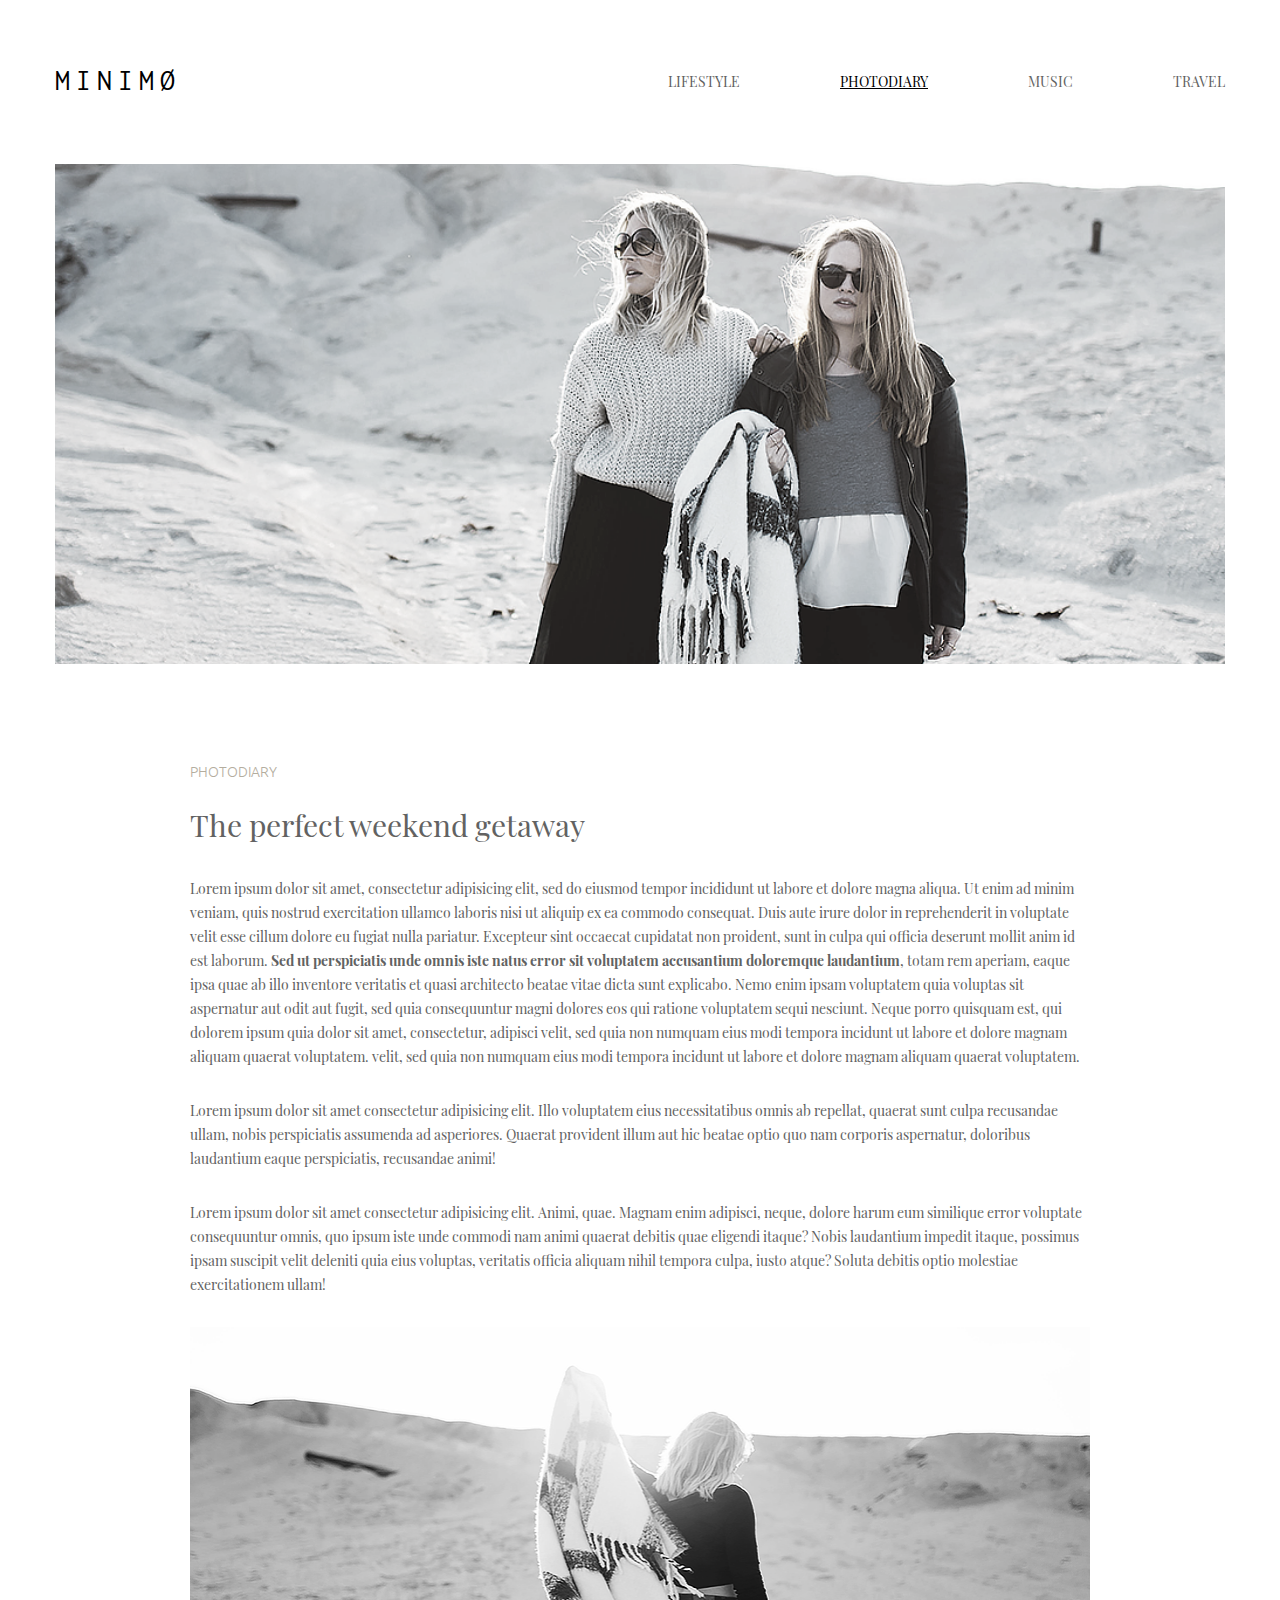
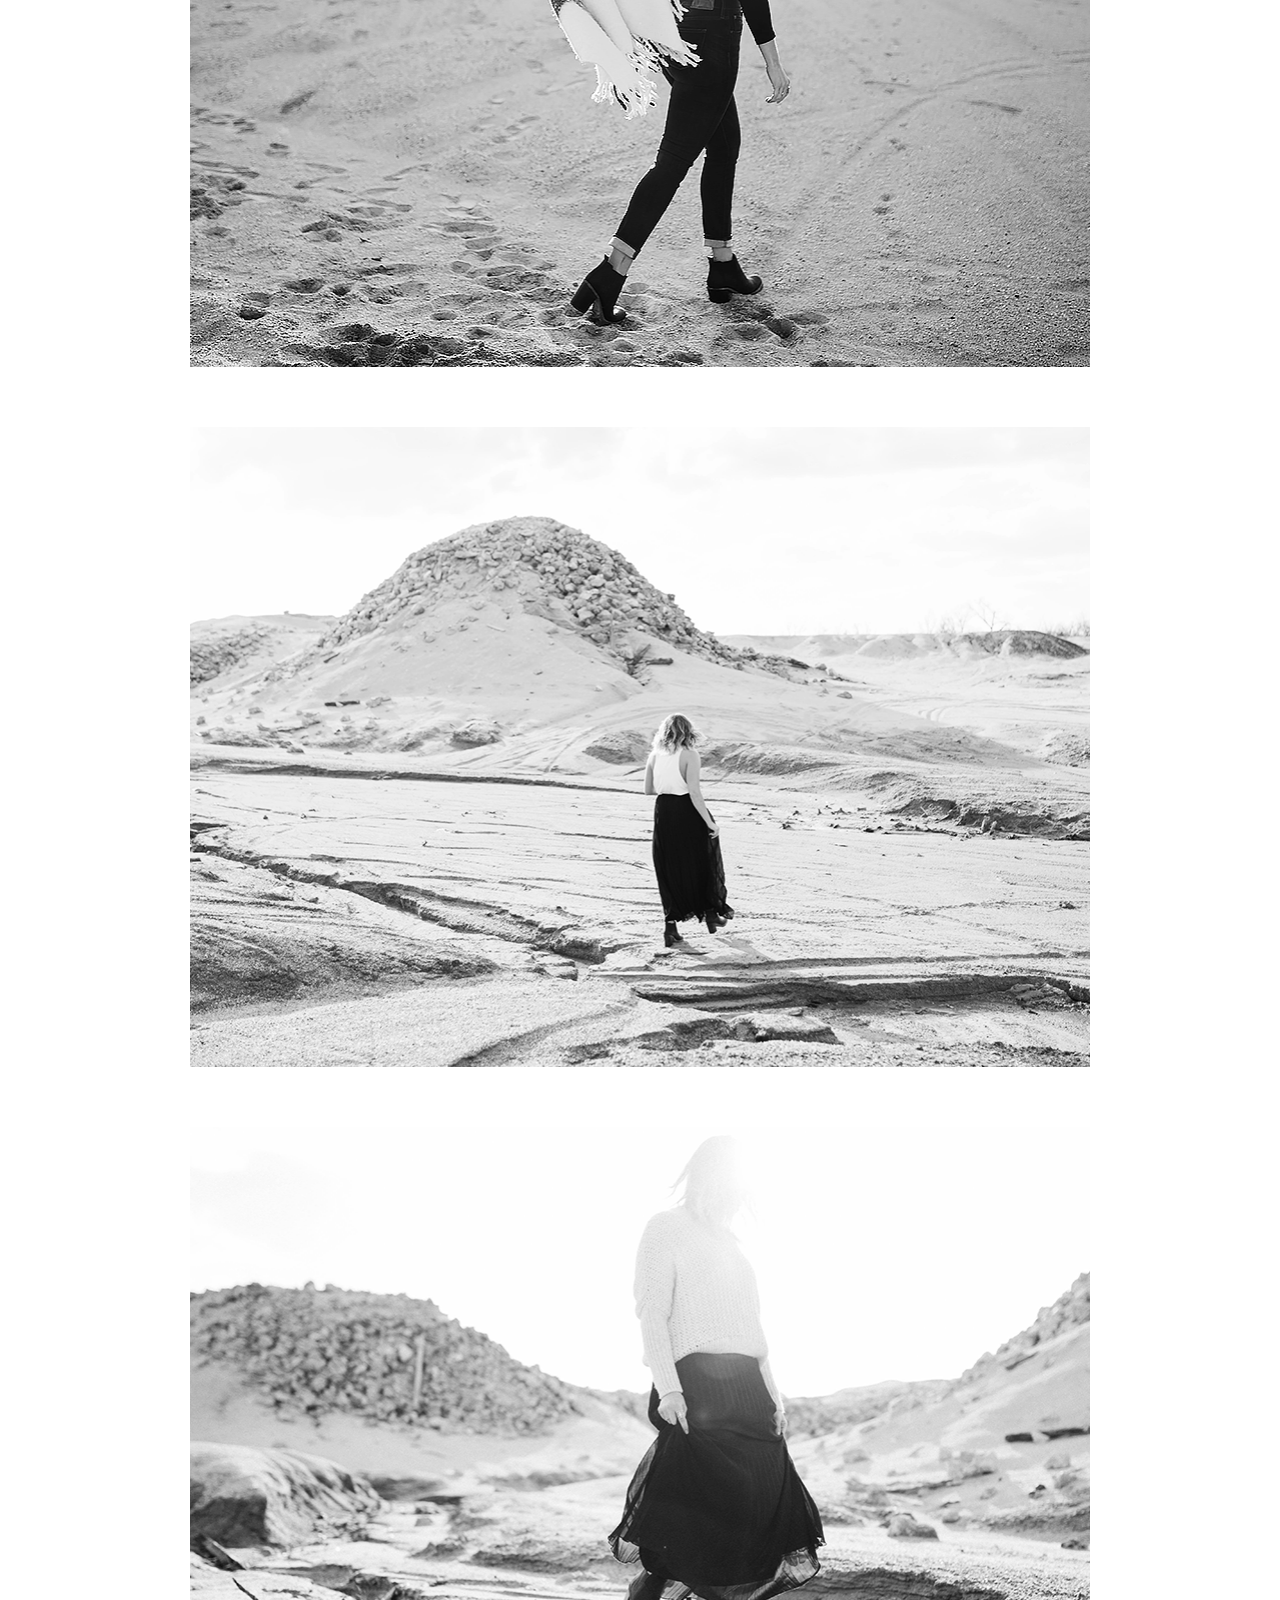
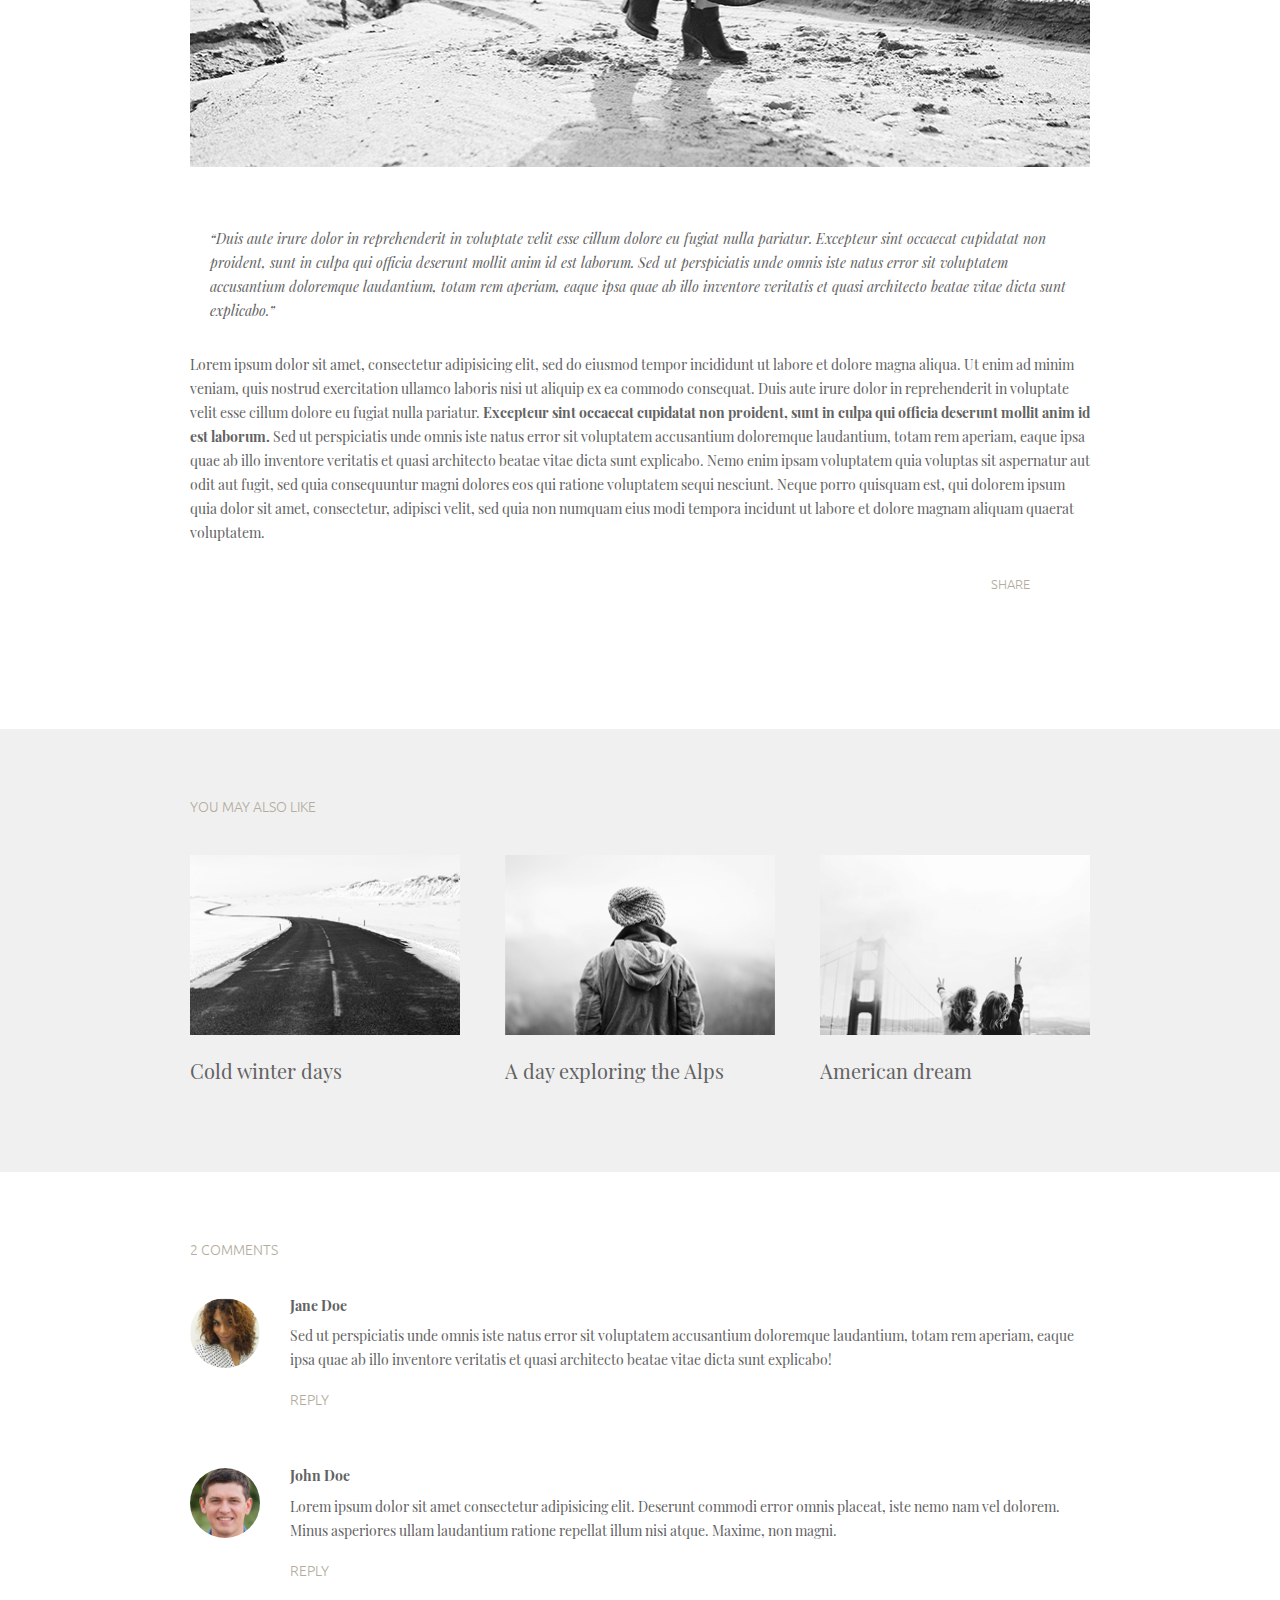
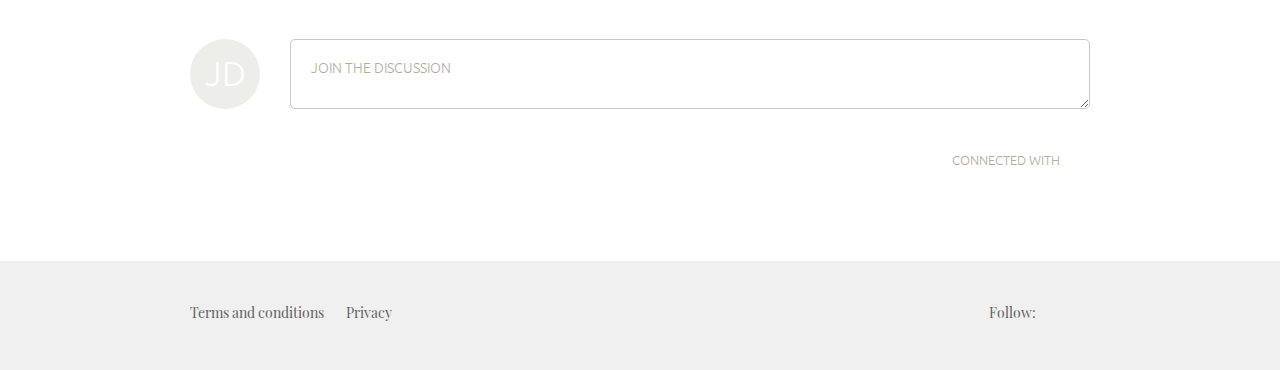
==== commit 9c747479: "Create: comments section + media" ====
--- a/photodiary/index.html
+++ b/photodiary/index.html
@@ -232,6 +232,91 @@
         <!-- /.container -->
       </div>
       <!-- /.moreposts -->
+
+      <div class="comments">
+        <div class="container">
+          <div class="comments-wrapper">
+            <span class="comments__count">
+              <span class="comments__number">2</span>
+              comments
+            </span>
+            <div class="comments__items">
+              <div class="comments__item comment">
+                <div class="comment__image-wrapper">
+                  <img
+                    src="../img/comments/c-1.jpg"
+                    alt="Photo: Jane Doe"
+                    class="comment__image"
+                  />
+                </div>
+                <div class="comment__content">
+                  <span class="comment__name">Jane Doe</span>
+                  <p class="comment__text">
+                    Sed ut perspiciatis unde omnis iste natus error sit
+                    voluptatem accusantium doloremque laudantium, totam rem
+                    aperiam, eaque ipsa quae ab illo inventore veritatis et
+                    quasi architecto beatae vitae dicta sunt explicabo!
+                  </p>
+                  <a href="#" class="comment__button button btn btn--grey"
+                    >Reply</a
+                  >
+                </div>
+              </div>
+              <!-- /.comments__item comment 1 -->
+              <div class="comments__item comment">
+                <div class="comment__image-wrapper">
+                  <img
+                    src="../img/comments/c-2.jpg"
+                    alt="Photo: John Doe"
+                    class="comment__image"
+                  />
+                </div>
+                <div class="comment__content">
+                  <span class="comment__name">John Doe</span>
+                  <p class="comment__text">
+                    Lorem ipsum dolor sit amet consectetur adipisicing elit.
+                    Deserunt commodi error omnis placeat, iste nemo nam vel
+                    dolorem. Minus asperiores ullam laudantium ratione repellat
+                    illum nisi atque. Maxime, non magni.
+                  </p>
+                  <a href="#" class="comment__button button btn btn--grey"
+                    >Reply</a
+                  >
+                </div>
+              </div>
+              <!-- /.comments__item comment 2 -->
+            </div>
+            <!-- /.comments__items -->
+            <div class="comments__leave-comment">
+              <div class="comments__user user">
+                <span class="user__initials">JD</span>
+              </div>
+              <form class="comments__form form">
+                <textarea
+                  name="text"
+                  class="form__textarea"
+                  placeholder="Join the discussion"
+                ></textarea>
+              </form>
+            </div>
+
+            <div class="comments__share share">
+              <span class="share__text">Connected with</span>
+              <div class="share__links">
+                <a href="#" class="share__link link">
+                  <i class="share__icon fab fa-twitter"></i>
+                </a>
+                <a href="#" class="share__link link">
+                  <i class="share__icon fab fa-facebook-f"></i>
+                </a>
+              </div>
+            </div>
+          </div>
+          <!-- /.comments-wrapper -->
+        </div>
+        <!-- /.container -->
+      </div>
+      <!-- /.comments -->
     </main>
     <!-- /.main -->
 
--- a/css/style.css
+++ b/css/style.css
@@ -1,2 +1,2 @@
-@font-face{font-family:"Inconsolata";src:local("☺"),url("../fonts/Inconsolata-Regular.woff") format("woff"),url("../fonts/Inconsolata-Regular.woff2") format("woff2");font-weight:400;font-style:normal}@font-face{font-family:"PlayfairDisplay";src:local("☺"),url("../fonts/PlayfairDisplay-Italic.woff") format("woff"),url("../fonts/PlayfairDisplay-Italic.woff2") format("woff2");font-weight:400;font-style:italic}@font-face{font-family:"PlayfairDisplay";src:local("☺"),url("../fonts/PlayfairDisplay-Regular.woff") format("woff"),url("../fonts/PlayfairDisplay-Regular.woff2") format("woff2");font-weight:400;font-style:normal}@font-face{font-family:"PlayfairDisplay";src:local("☺"),url("../fonts/PlayfairDisplay-Bold.woff") format("woff"),url("../fonts/PlayfairDisplay-Bold.woff2") format("woff2");font-weight:700;font-style:normal}@font-face{font-family:"PlayfairDisplay";src:local("☺"),url("../fonts/PlayfairDisplay-Black.woff") format("woff"),url("../fonts/PlayfairDisplay-Black.woff2") format("woff2");font-weight:900;font-style:normal}@font-face{font-family:"Ubuntu";src:local("☺"),url("../fonts/Ubuntu-Light.woff") format("woff"),url("../fonts/Ubuntu-Light.woff2") format("woff2");font-weight:300;font-style:normal}*,*:before,*:after{box-sizing:border-box}html{font-size:10px}body{position:relative;background-color:#fff;font-family:"PlayfairDisplay", Helvetica, sans-serif;color:#333}.container{max-width:1170px;margin:0 auto}img{max-width:100%;height:auto}h1,h2,h3,h4,h5,h6,p{margin-top:0;margin-bottom:0;word-break:break-word}.link{word-break:break-word;text-decoration:none}.link:hover{text-decoration:none}.button{outline:none;border:none;text-align:center;cursor:pointer;word-break:break-word;text-decoration:none}button:active,button:focus{outline:none;border:none;padding:0}.btn{font:normal 300 1.4rem 'Ubuntu';text-transform:uppercase}.btn--grey{color:#b4ad9e}.btn--grey:hover{color:#000;transition:color 0.5s ease}.message{padding:10rem 0}.message-wrapper{max-width:90rem;margin:0 auto}.message__text{font:normal 400 2.4rem "PlayfairDisplay";color:#000;text-align:center}.message__link{color:#1E90FF}.message__link:hover{text-decoration:underline}.header{padding:6.8rem 0}.header-wrapper{display:flex;align-items:center;justify-content:space-between;flex-wrap:wrap}.header__logo{margin-bottom:0.4rem;margin-right:1rem}.header .logo{color:#000;font:normal 400 3rem/2.4rem 'Inconsolata';text-transform:uppercase;letter-spacing:0.6rem}.header .logo:hover{color:#333;transition:color 0.5s ease}.header .nav__list{display:flex;align-items:center;flex-wrap:wrap;margin:0;padding:0;list-style-type:none}.header .nav__item{margin-right:10rem}.header .nav__item:last-child{margin-right:0}.header .nav__link{color:#626262;font:normal 400 1.4rem/2.4rem "PlayfairDisplay";text-transform:uppercase}.header .nav__link:hover{color:#000;transition:color 0.5s ease}.header .nav__link.active{color:#000;text-decoration:underline}.intro{height:50rem}.intro .container{height:100%;background-image:url(../img/intro-bg.png);background-position:center center;background-size:cover;background-repeat:no-repeat}.photodiary{padding-top:10rem;padding-bottom:13.5rem}.photodiary-wrapper{max-width:90rem;margin:0 auto}.photodiary__suptitle{margin-bottom:2.8rem;font-style:normal;font-family:"Ubuntu";font-weight:300;font-size:1.4rem;text-transform:uppercase;color:#b4ad9e}.photodiary__title{margin-bottom:3.4rem;font-style:normal;font-family:"PlayfairDisplay";font-weight:400;font-size:3rem;color:#626262}.photodiary__text{margin-bottom:3rem;font:normal 400 1.4rem/2.4rem "PlayfairDisplay";color:#626262}.photodiary__text--italic{font-style:italic;padding:0 2rem}.photodiary__image-wrapper{width:100%;height:64rem;margin-bottom:6rem}.photodiary__image{width:100%;height:100%;object-fit:cover;filter:grayscale(1)}.photodiary__image:hover{filter:grayscale(0);transition:filter 0.5s ease}.photodiary__share{display:flex;align-items:center;justify-content:flex-end}.photodiary .share__text{display:inline-block;margin-right:1rem;font-style:normal;font-family:"Ubuntu";font-weight:300;font-size:1.3rem;text-transform:uppercase;color:#b4ad9e}.photodiary .share__link{margin-left:1rem;font-size:1.7rem;color:#b4ad9e}.photodiary .share__link:hover{color:#000;transition:color 0.5s ease}.blog-wrapper{display:flex;justify-content:space-between;max-width:90rem;margin:0 auto}.blog__item{display:flex;flex-direction:column;max-width:42rem;width:47.5%;margin-bottom:13.5rem}.blog__image-wrapper{width:100%;height:28rem;margin-bottom:3.2rem}.blog__image{width:100%;height:100%;object-fit:cover;filter:grayscale(1)}.blog__image:hover{filter:grayscale(0);transition:filter 0.5s ease}.blog__tag{display:inline-block;margin-bottom:2.8rem;font-style:normal;font-family:"Ubuntu";font-weight:300;font-size:1.4rem;text-transform:uppercase;color:#b4ad9e}.blog__title{margin-bottom:3.4rem;font-style:normal;font-family:"PlayfairDisplay";font-weight:400;font-size:3rem;color:#626262}.blog__text{font:normal 400 1.4rem/2.4rem "PlayfairDisplay";color:#626262;overflow:hidden;position:relative;line-height:2.4em;max-height:7.2em;text-align:justify;padding-right:1em}.blog__text:before{content:'...';position:absolute;right:0;bottom:0}.blog__text:after{content:'';position:absolute;right:0;width:1em;height:1em;margin-top:1.2em;background:#fff}.newsletter{margin-bottom:10rem;padding:7.5rem 0;background-color:#f0f0f0}.newsletter-wrapper{display:flex;flex-direction:column;align-items:center;justify-content:center}.newsletter__title{margin-bottom:8rem;font:normal 400 3rem "PlayfairDisplay";letter-spacing:0.75px;color:#333;text-align:center}.newsletter .form{display:flex;align-items:center;justify-content:space-between;border-bottom:2px solid #000}.newsletter .form__input{width:40rem;padding:1.4rem 0;border:none;outline:none;background:transparent;font:normal 300 1.4rem 'Ubuntu';color:#626262}.newsletter .form__button{padding:0}.newsletter .form__button-icon{padding-left:1rem;color:#333;font-size:1.4rem}.newsletter .form__button:hover .form__button-icon{color:#000;transition:color 0.5s ease}.newsletter .form:invalid .form__input{box-shadow:none}.newsletter .form:invalid .form__button-icon{color:#DB7093}.moreposts{margin-bottom:10rem;padding:7rem 0 9rem;background-color:#f0f0f0}.moreposts-wrapper{max-width:90rem;margin:0 auto}.moreposts__suptitle{margin-bottom:4rem;font-style:normal;font-family:"Ubuntu";font-weight:300;font-size:1.4rem;text-transform:uppercase;color:#b4ad9e}.moreposts__items{display:flex;justify-content:space-between;flex-wrap:wrap}.moreposts .morepost{width:27rem}.moreposts .morepost__image-wrapper{width:100%;height:18rem;margin-bottom:2.4rem}.moreposts .morepost__image{width:100%;height:100%;object-fit:cover;filter:grayscale(1)}.moreposts .morepost__image:hover{filter:grayscale(0);transition:filter 0.5s ease}.moreposts .morepost__title{font-style:normal;font-family:"PlayfairDisplay";font-weight:400;font-size:2rem;color:#626262}.footer{padding-top:4rem;padding-bottom:4.5rem;background-color:#f0f0f0}.footer-wrapper{display:flex;align-items:center;justify-content:space-between;flex-wrap:wrap;max-width:90rem;margin:0 auto}.footer__link{margin-right:2rem;font:normal 400 1.4rem/2.4rem "PlayfairDisplay";color:#626262}.footer__link:hover{color:#000;transition:color 0.5s ease}.footer__social-text{font:normal 400 1.4rem/2.4rem "PlayfairDisplay";color:#626262}.footer .social{display:flex;align-items:center}.footer .social__link{font-size:1.5rem;margin-left:1.8rem}.footer .social__link:hover .social__icon{color:#000;transition:color 0.5s ease}.footer .social__icon{color:#626262}@media (max-width: 1200px){.container{max-width:960px}}@media (max-width: 991px){.container{max-width:700px}.header{padding:6rem 0}.header .nav__item{margin-right:5rem}.intro{height:42rem}.photodiary{padding-top:8rem;padding-bottom:12rem}.photodiary__suptitle{margin-bottom:2.4rem}.photodiary__title{margin-bottom:3rem}.photodiary__text{margin-bottom:4.8rem;line-height:2.3rem}.blog__item{margin-bottom:10rem}.blog__image-wrapper{height:24rem;margin-bottom:2.5rem}.blog__tag{margin-bottom:2rem}.blog__title{margin-bottom:2.5rem;font-size:2.6rem}.newsletter{margin-bottom:8rem;padding:6rem 0}.newsletter__title{margin-bottom:6rem}}@media (max-width: 767px){.container{max-width:576px;width:90%}.header{padding:4rem 0}.header .nav__item{margin-right:3rem}.intro{height:36rem}.photodiary{padding-top:6rem;padding-bottom:8rem}.photodiary__suptitle{margin-bottom:2rem}.photodiary__title{margin-bottom:2.5rem}.photodiary__text{margin-bottom:4rem;line-height:2.2rem}.blog-wrapper{flex-direction:column}.blog__item{width:100%;margin:0 auto 8rem}.blog__image-wrapper{height:28.8rem;margin-bottom:2rem}.blog__tag{margin-bottom:1.5rem}.blog__title{margin-bottom:2rem}.newsletter{margin-bottom:6rem;padding:4rem 0}.newsletter__title{margin-bottom:4rem}.newsletter .form{width:75%}.newsletter .form__input{width:100%}.footer{padding-top:3rem;padding:3rem}.footer-wrapper{flex-direction:column}.footer__links{margin-bottom:1rem}}@media (max-width: 575px){.header .logo{margin-bottom:1rem}.header .nav__item{margin-right:1rem}.intro{height:30rem}.photodiary{padding-top:4rem;padding-bottom:6rem}.photodiary__suptitle{margin-bottom:1.5rem}.photodiary__title{margin-bottom:2rem;font-size:2.6rem}.photodiary__text{margin-bottom:3rem}.blog__item{margin:0 auto 6rem}.blog__image-wrapper{height:20rem}.blog__tag{margin-bottom:1rem}.blog__title{margin-bottom:1.5rem}.newsletter__title{margin-bottom:3rem;font-size:2.6rem}.newsletter .form{width:100%}}
+@font-face{font-family:"Inconsolata";src:local("☺"),url("../fonts/Inconsolata-Regular.woff") format("woff"),url("../fonts/Inconsolata-Regular.woff2") format("woff2");font-weight:400;font-style:normal}@font-face{font-family:"PlayfairDisplay";src:local("☺"),url("../fonts/PlayfairDisplay-Italic.woff") format("woff"),url("../fonts/PlayfairDisplay-Italic.woff2") format("woff2");font-weight:400;font-style:italic}@font-face{font-family:"PlayfairDisplay";src:local("☺"),url("../fonts/PlayfairDisplay-Regular.woff") format("woff"),url("../fonts/PlayfairDisplay-Regular.woff2") format("woff2");font-weight:400;font-style:normal}@font-face{font-family:"PlayfairDisplay";src:local("☺"),url("../fonts/PlayfairDisplay-Bold.woff") format("woff"),url("../fonts/PlayfairDisplay-Bold.woff2") format("woff2");font-weight:700;font-style:normal}@font-face{font-family:"PlayfairDisplay";src:local("☺"),url("../fonts/PlayfairDisplay-Black.woff") format("woff"),url("../fonts/PlayfairDisplay-Black.woff2") format("woff2");font-weight:900;font-style:normal}@font-face{font-family:"Ubuntu";src:local("☺"),url("../fonts/Ubuntu-Light.woff") format("woff"),url("../fonts/Ubuntu-Light.woff2") format("woff2");font-weight:300;font-style:normal}*,*:before,*:after{box-sizing:border-box}html{font-size:10px}body{position:relative;background-color:#fff;font-family:"PlayfairDisplay", Helvetica, sans-serif;color:#333}.container{max-width:1170px;margin:0 auto}img{max-width:100%;height:auto}h1,h2,h3,h4,h5,h6,p{margin-top:0;margin-bottom:0;word-break:break-word}.link{word-break:break-word;text-decoration:none}.link:hover{text-decoration:none}.button{outline:none;border:none;text-align:center;cursor:pointer;word-break:break-word;text-decoration:none}button:active,button:focus{outline:none;border:none;padding:0}.btn{font:normal 300 1.4rem 'Ubuntu';text-transform:uppercase}.btn--grey{color:#b4ad9e}.btn--grey:hover{color:#000;transition:color 0.5s ease}.message{padding:10rem 0}.message-wrapper{max-width:90rem;margin:0 auto}.message__text{font:normal 400 2.4rem "PlayfairDisplay";color:#000;text-align:center}.message__link{color:#1E90FF}.message__link:hover{text-decoration:underline}.header{padding:6.8rem 0}.header-wrapper{display:flex;align-items:center;justify-content:space-between;flex-wrap:wrap}.header__logo{margin-bottom:0.4rem;margin-right:1rem}.header .logo{color:#000;font:normal 400 3rem/2.4rem 'Inconsolata';text-transform:uppercase;letter-spacing:0.6rem}.header .logo:hover{color:#333;transition:color 0.5s ease}.header .nav__list{display:flex;align-items:center;flex-wrap:wrap;margin:0;padding:0;list-style-type:none}.header .nav__item{margin-right:10rem}.header .nav__item:last-child{margin-right:0}.header .nav__link{color:#626262;font:normal 400 1.4rem/2.4rem "PlayfairDisplay";text-transform:uppercase}.header .nav__link:hover{color:#000;transition:color 0.5s ease}.header .nav__link.active{color:#000;text-decoration:underline}.intro{height:50rem}.intro .container{height:100%;background-image:url(../img/intro-bg.png);background-position:center center;background-size:cover;background-repeat:no-repeat}.photodiary{padding-top:10rem;padding-bottom:13.5rem}.photodiary-wrapper{max-width:90rem;margin:0 auto}.photodiary__suptitle{margin-bottom:2.8rem;font-style:normal;font-family:"Ubuntu";font-weight:300;font-size:1.4rem;text-transform:uppercase;color:#b4ad9e}.photodiary__title{margin-bottom:3.4rem;font-style:normal;font-family:"PlayfairDisplay";font-weight:400;font-size:3rem;color:#626262}.photodiary__text{margin-bottom:3rem;font:normal 400 1.4rem/2.4rem "PlayfairDisplay";color:#626262}.photodiary__text--italic{font-style:italic;padding:0 2rem}.photodiary__image-wrapper{width:100%;height:64rem;margin-bottom:6rem}.photodiary__image{width:100%;height:100%;object-fit:cover;filter:grayscale(1)}.photodiary__image:hover{filter:grayscale(0);transition:filter 0.5s ease}.photodiary__share{display:flex;align-items:center;justify-content:flex-end}.photodiary .share__text{display:inline-block;margin-right:1rem;font-style:normal;font-family:"Ubuntu";font-weight:300;font-size:1.3rem;text-transform:uppercase;color:#b4ad9e}.photodiary .share__link{margin-left:1rem;font-size:1.7rem;color:#b4ad9e}.photodiary .share__link:hover{color:#000;transition:color 0.5s ease}.blog-wrapper{display:flex;justify-content:space-between;max-width:90rem;margin:0 auto}.blog__item{display:flex;flex-direction:column;max-width:42rem;width:47.5%;margin-bottom:13.5rem}.blog__image-wrapper{width:100%;height:28rem;margin-bottom:3.2rem}.blog__image{width:100%;height:100%;object-fit:cover;filter:grayscale(1)}.blog__image:hover{filter:grayscale(0);transition:filter 0.5s ease}.blog__tag{display:inline-block;margin-bottom:2.8rem;font-style:normal;font-family:"Ubuntu";font-weight:300;font-size:1.4rem;text-transform:uppercase;color:#b4ad9e}.blog__title{margin-bottom:3.4rem;font-style:normal;font-family:"PlayfairDisplay";font-weight:400;font-size:3rem;color:#626262}.blog__text{font:normal 400 1.4rem/2.4rem "PlayfairDisplay";color:#626262;overflow:hidden;position:relative;line-height:2.4em;max-height:7.2em;text-align:justify;padding-right:1em}.blog__text:before{content:'...';position:absolute;right:0;bottom:0}.blog__text:after{content:'';position:absolute;right:0;width:1em;height:1em;margin-top:1.2em;background:#fff}.newsletter{margin-bottom:10rem;padding:7.5rem 0;background-color:#f0f0f0}.newsletter-wrapper{display:flex;flex-direction:column;align-items:center;justify-content:center}.newsletter__title{margin-bottom:8rem;font:normal 400 3rem "PlayfairDisplay";letter-spacing:0.75px;color:#333;text-align:center}.newsletter .form{display:flex;align-items:center;justify-content:space-between;border-bottom:2px solid #000}.newsletter .form__input{width:40rem;padding:1.4rem 0;border:none;outline:none;background:transparent;font:normal 300 1.4rem 'Ubuntu';color:#626262}.newsletter .form__button{padding:0}.newsletter .form__button-icon{padding-left:1rem;color:#333;font-size:1.4rem}.newsletter .form__button:hover .form__button-icon{color:#000;transition:color 0.5s ease}.newsletter .form:invalid .form__input{box-shadow:none}.newsletter .form:invalid .form__button-icon{color:#DB7093}.moreposts{padding:7rem 0;background-color:#f0f0f0}.moreposts-wrapper{max-width:90rem;margin:0 auto}.moreposts__suptitle{margin-bottom:4rem;font-style:normal;font-family:"Ubuntu";font-weight:300;font-size:1.4rem;text-transform:uppercase;color:#b4ad9e}.moreposts__items{display:flex;justify-content:space-between;flex-wrap:wrap}.moreposts__item{margin-bottom:2rem}.moreposts .morepost{width:27rem}.moreposts .morepost__image-wrapper{width:100%;height:18rem;margin-bottom:2.4rem}.moreposts .morepost__image{width:100%;height:100%;object-fit:cover;filter:grayscale(1)}.moreposts .morepost__image:hover{filter:grayscale(0);transition:filter 0.5s ease}.moreposts .morepost__title{font-style:normal;font-family:"PlayfairDisplay";font-weight:400;font-size:2rem;color:#626262}.comments{padding:7rem 0 9rem}.comments-wrapper{max-width:90rem;margin:0 auto}.comments__count{display:block;margin-bottom:4rem;font-style:normal;font-family:"Ubuntu";font-weight:300;font-size:1.4rem;text-transform:uppercase;color:#b4ad9e}.comments__item{margin-bottom:6rem}.comments .comment{display:flex}.comments .comment__image-wrapper{min-width:7rem;width:7rem;height:7rem;margin-right:3rem;border-radius:50%}.comments .comment__image{width:100%;height:100%;object-fit:cover;border-radius:50%}.comments .comment__name{display:block;margin-bottom:1rem;font-style:normal;font-family:"PlayfairDisplay";font-weight:700;font-size:1.4rem;color:#626262}.comments .comment__text{margin-bottom:2rem;font:normal 400 1.4rem/2.4rem "PlayfairDisplay";color:#626262}.comments__leave-comment{display:flex;margin-bottom:4rem}.comments__user{display:flex;align-items:center;justify-content:center;width:7rem;min-width:7rem;height:7rem;margin-right:3rem;border-radius:50%;background-color:#ededea}.comments__user .user__initials{font:normal 300 3.4rem "Ubuntu";text-transform:uppercase;color:#fff}.comments .form{width:100%;max-width:80rem}.comments .form__textarea{width:100%;height:7rem;min-height:7rem;max-height:14rem;resize:vertical;border:1px solid #c8c8c8;border-radius:0.5rem;padding:2rem;font:normal 300 1.4rem "Ubuntu";color:#626262}.comments .form__textarea::placeholder{text-transform:uppercase;color:#b4ad9e}.comments .form__share{display:flex;align-items:center;justify-content:flex-end}.comments__share{display:flex;align-items:center;justify-content:flex-end}.comments .share__text{display:inline-block;margin-right:1rem;font-style:normal;font-family:"Ubuntu";font-weight:300;font-size:1.3rem;text-transform:uppercase;color:#b4ad9e}.comments .share__link{margin-left:1rem;font-size:1.7rem;color:#b4ad9e}.comments .share__link:hover{color:#000;transition:color 0.5s ease}.footer{padding-top:4rem;padding-bottom:4.5rem;background-color:#f0f0f0}.footer-wrapper{display:flex;align-items:center;justify-content:space-between;flex-wrap:wrap;max-width:90rem;margin:0 auto}.footer__link{margin-right:2rem;font:normal 400 1.4rem/2.4rem "PlayfairDisplay";color:#626262}.footer__link:hover{color:#000;transition:color 0.5s ease}.footer__social-text{font:normal 400 1.4rem/2.4rem "PlayfairDisplay";color:#626262}.footer .social{display:flex;align-items:center}.footer .social__link{font-size:1.5rem;margin-left:1.8rem}.footer .social__link:hover .social__icon{color:#000;transition:color 0.5s ease}.footer .social__icon{color:#626262}@media (max-width: 1200px){.container{max-width:960px}}@media (max-width: 991px){.container{max-width:700px}.header{padding:6rem 0}.header .nav__item{margin-right:5rem}.intro{height:42rem}.photodiary{padding-top:8rem;padding-bottom:12rem}.photodiary__suptitle{margin-bottom:2.4rem}.photodiary__title{margin-bottom:3rem}.photodiary__text{line-height:2.3rem}.photodiary__image-wrapper{height:52rem;margin-bottom:5rem}.blog__item{margin-bottom:10rem}.blog__image-wrapper{height:24rem;margin-bottom:2.5rem}.blog__tag{margin-bottom:2rem}.blog__title{margin-bottom:2.5rem;font-size:2.6rem}.moreposts{padding:6rem 0}.moreposts__suptitle{margin-bottom:3rem}.moreposts .morepost{width:30%}.moreposts .morepost__image-wrapper{height:15rem;margin-bottom:1.5rem}.moreposts .morepost__title{text-align:center}.newsletter{margin-bottom:8rem;padding:6rem 0}.newsletter__title{margin-bottom:6rem}.comments{padding:6rem 0 8rem}.comments__item{margin-bottom:4rem}}@media (max-width: 767px){.container{max-width:576px;width:90%}.header{padding:4rem 0}.header .nav__item{margin-right:3rem}.intro{height:36rem}.photodiary{padding-top:6rem;padding-bottom:8rem}.photodiary__suptitle{margin-bottom:2rem}.photodiary__title{margin-bottom:2.5rem}.photodiary__text{line-height:2.2rem}.photodiary__image-wrapper{height:40rem;margin-bottom:4rem}.blog-wrapper{flex-direction:column}.blog__item{width:100%;margin:0 auto 8rem}.blog__image-wrapper{height:28.8rem;margin-bottom:2rem}.blog__tag{margin-bottom:1.5rem}.blog__title{margin-bottom:2rem}.moreposts{padding:4rem 0}.moreposts__suptitle{margin-bottom:2rem}.moreposts__items{flex-direction:column}.moreposts__item{margin:0 auto 3rem}.moreposts .morepost{width:28.8rem;max-width:100%}.moreposts .morepost__image-wrapper{height:18rem}.newsletter{margin-bottom:6rem;padding:4rem 0}.newsletter__title{margin-bottom:4rem}.newsletter .form{width:75%}.newsletter .form__input{width:100%}.comments{padding:4rem 0 6rem}.comments__item{margin-bottom:3rem}.comments .comment__image-wrapper{min-width:6rem;width:6rem;height:6rem;margin-right:2rem}.comments__leave-comment{margin-bottom:3rem}.comments__user{width:6rem;min-width:6rem;height:6rem;margin-right:2rem}.footer{padding-top:3rem;padding:3rem}.footer-wrapper{flex-direction:column}.footer__links{margin-bottom:1rem}}@media (max-width: 575px){.header .logo{margin-bottom:1rem}.header .nav__item{margin-right:1rem}.intro{height:30rem}.photodiary{padding-top:4rem;padding-bottom:6rem}.photodiary__suptitle{margin-bottom:1.5rem}.photodiary__title{margin-bottom:2rem;font-size:2.6rem}.photodiary__text{margin-bottom:2rem}.photodiary__text--italic{padding:0 1rem}.photodiary__image-wrapper{height:28.8rem;margin-bottom:3rem}.blog__item{margin:0 auto 6rem}.blog__image-wrapper{height:20rem}.blog__tag{margin-bottom:1rem}.blog__title{margin-bottom:1.5rem}.newsletter__title{margin-bottom:3rem;font-size:2.6rem}.newsletter .form{width:100%}.comments{padding:4rem 0}.comments .comment__image-wrapper{min-width:5rem;width:5rem;height:5rem;margin-right:1.5rem}.comments__leave-comment{margin-bottom:2rem}.comments__user{width:5rem;min-width:5rem;height:5rem;margin-right:1.5rem}.comments__user .user__initials{font-size:2.6rem}}
 /*# sourceMappingURL=style.css.map */